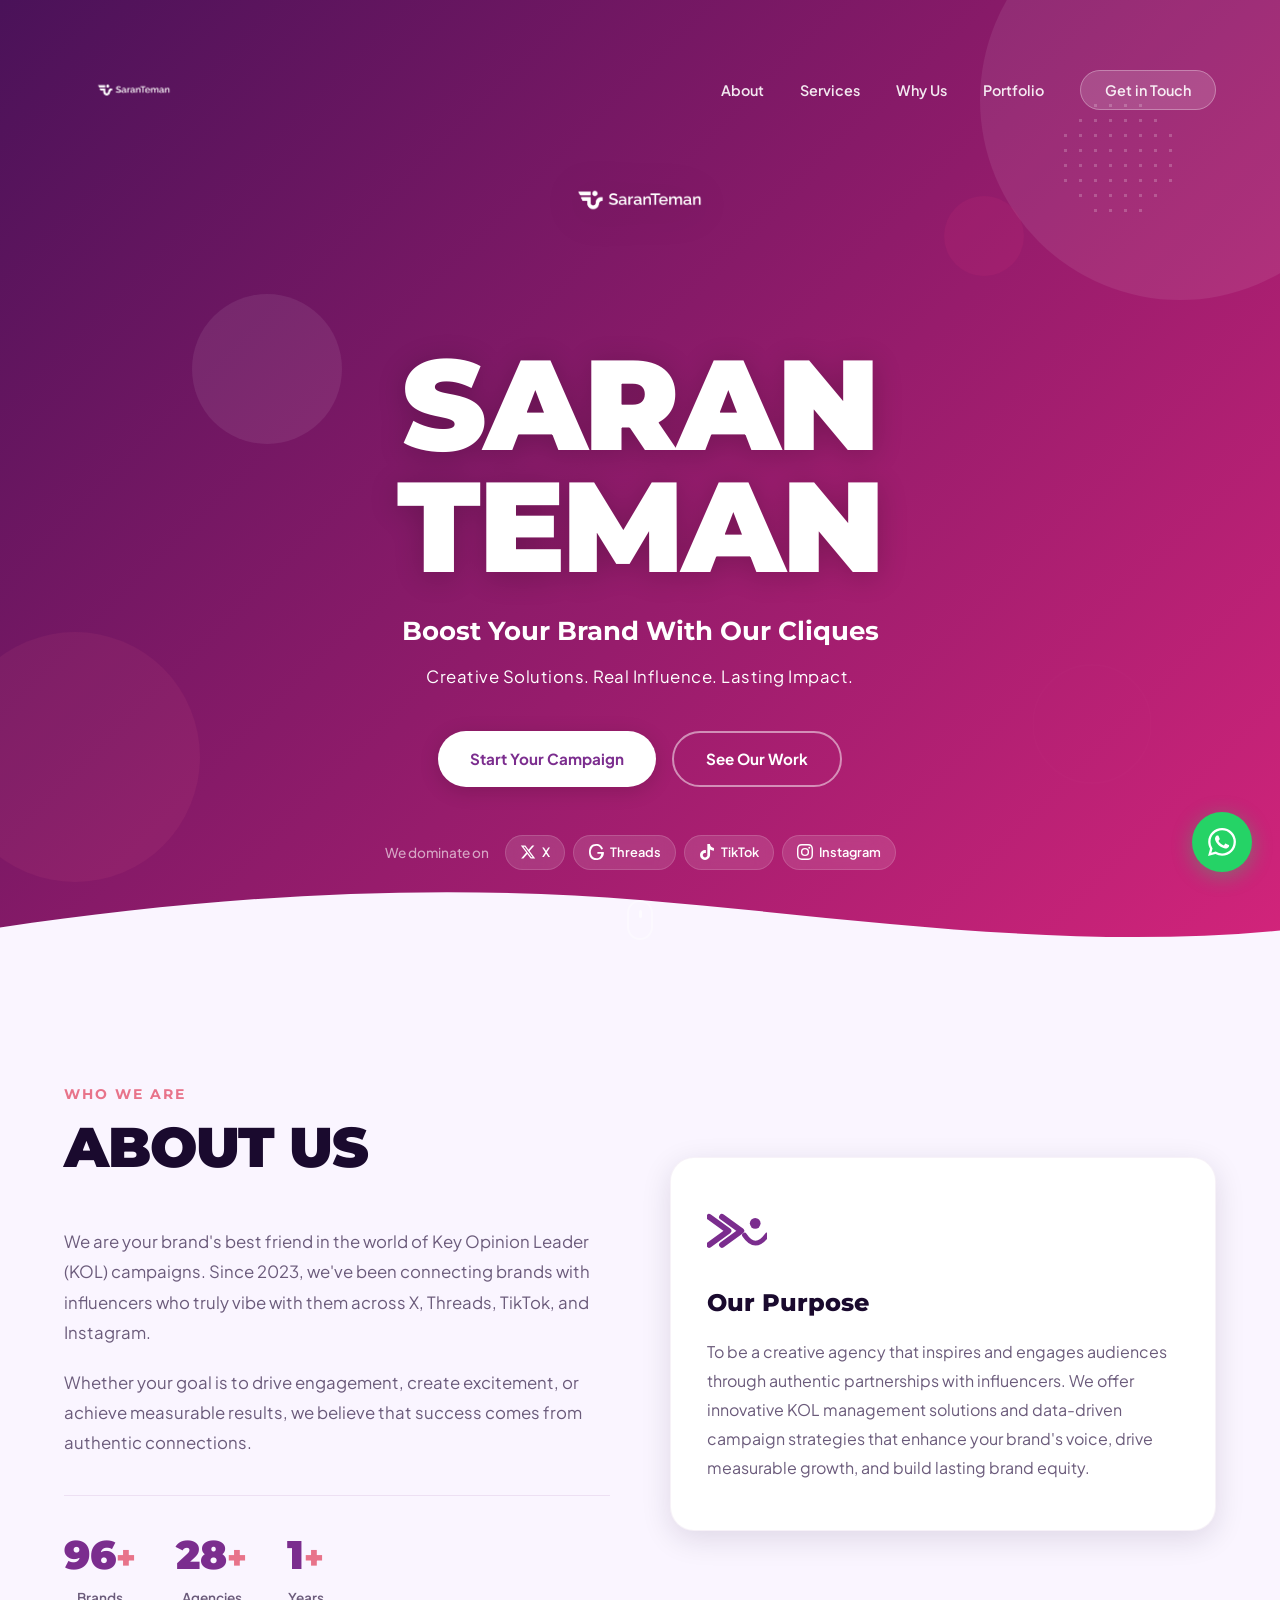
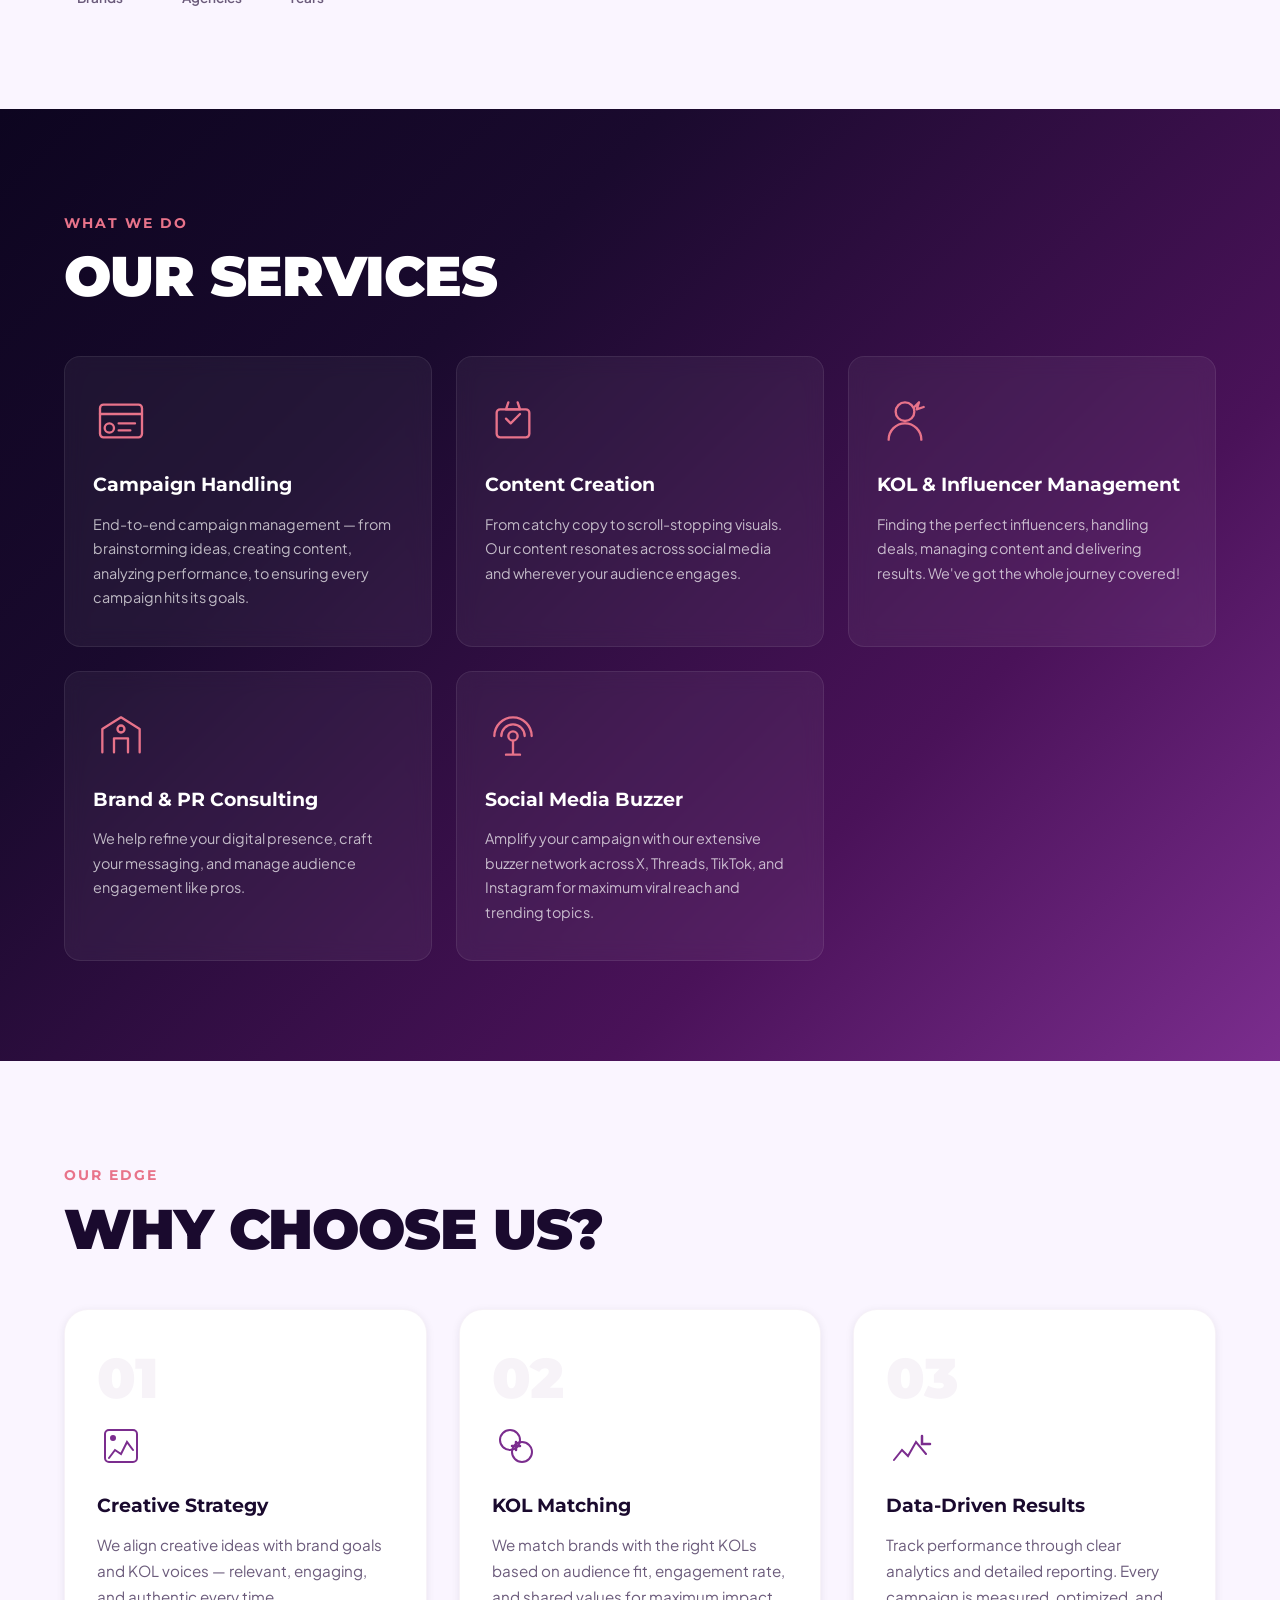
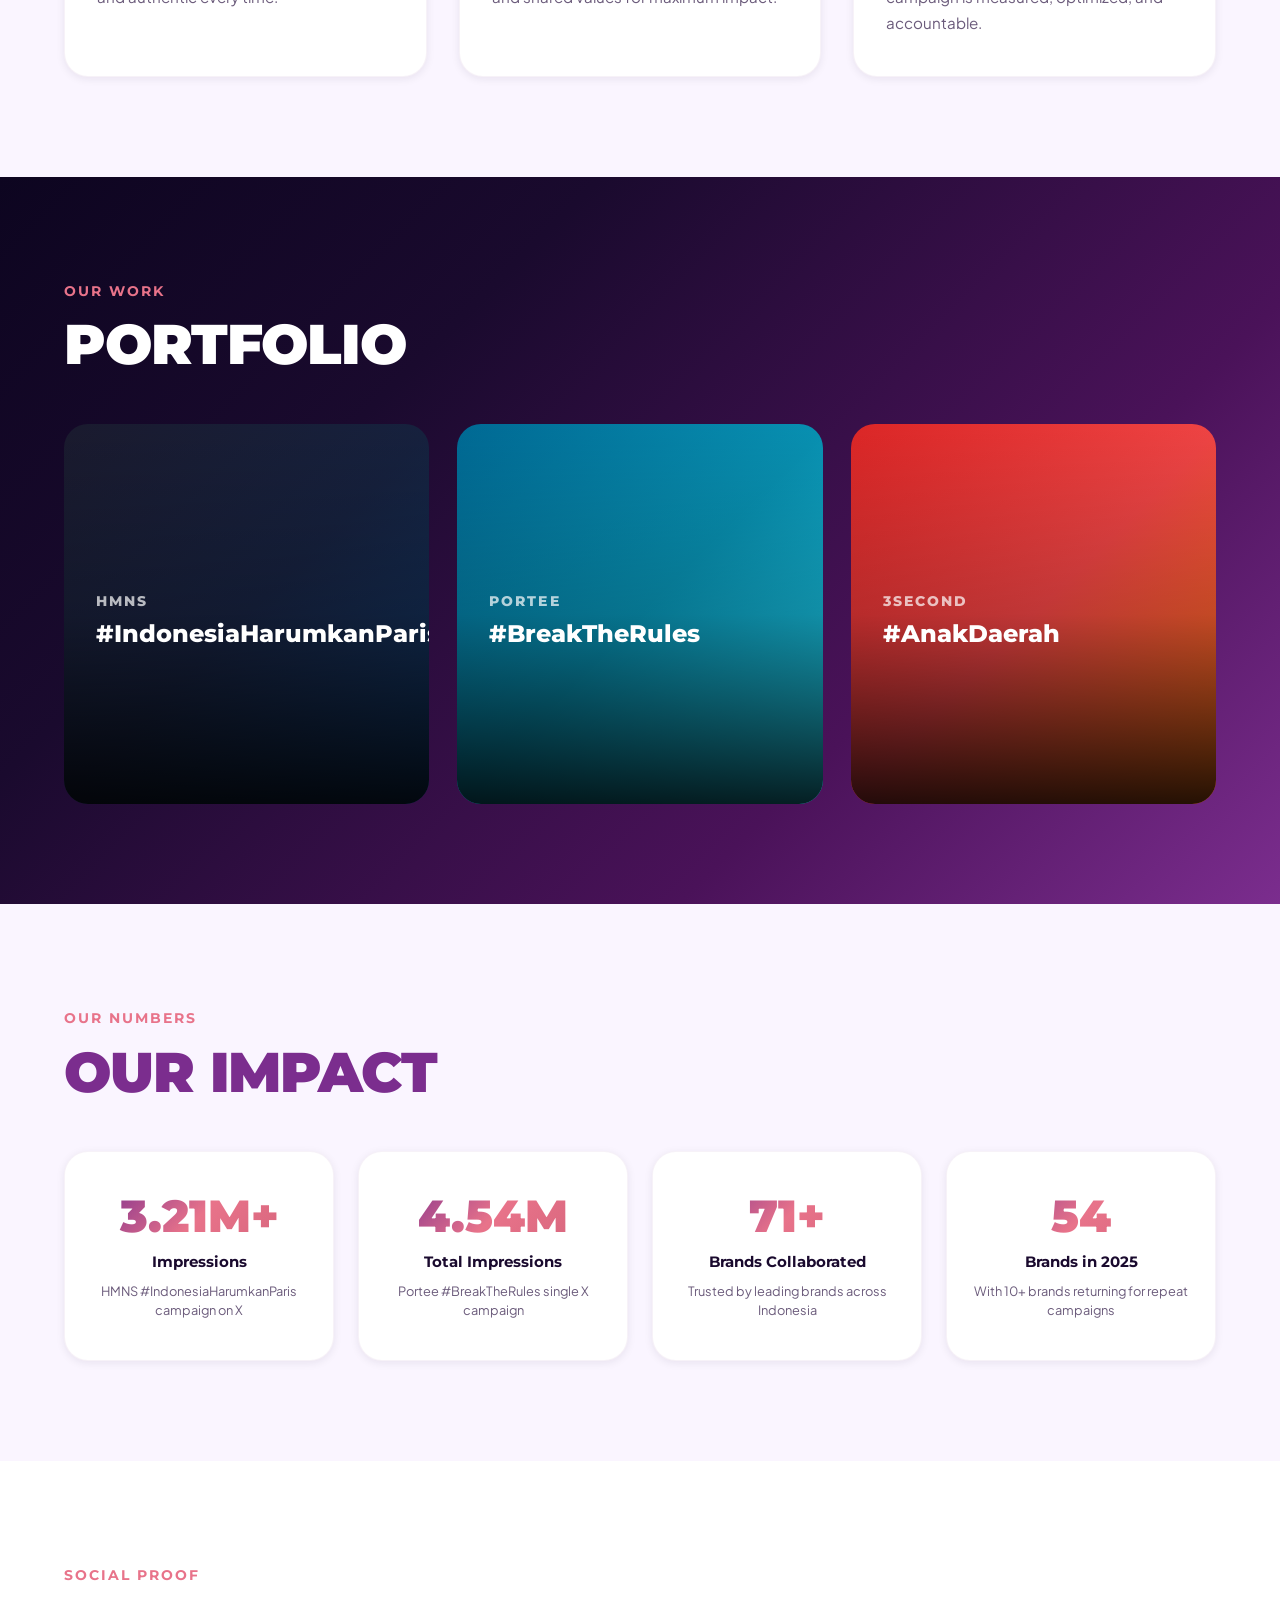
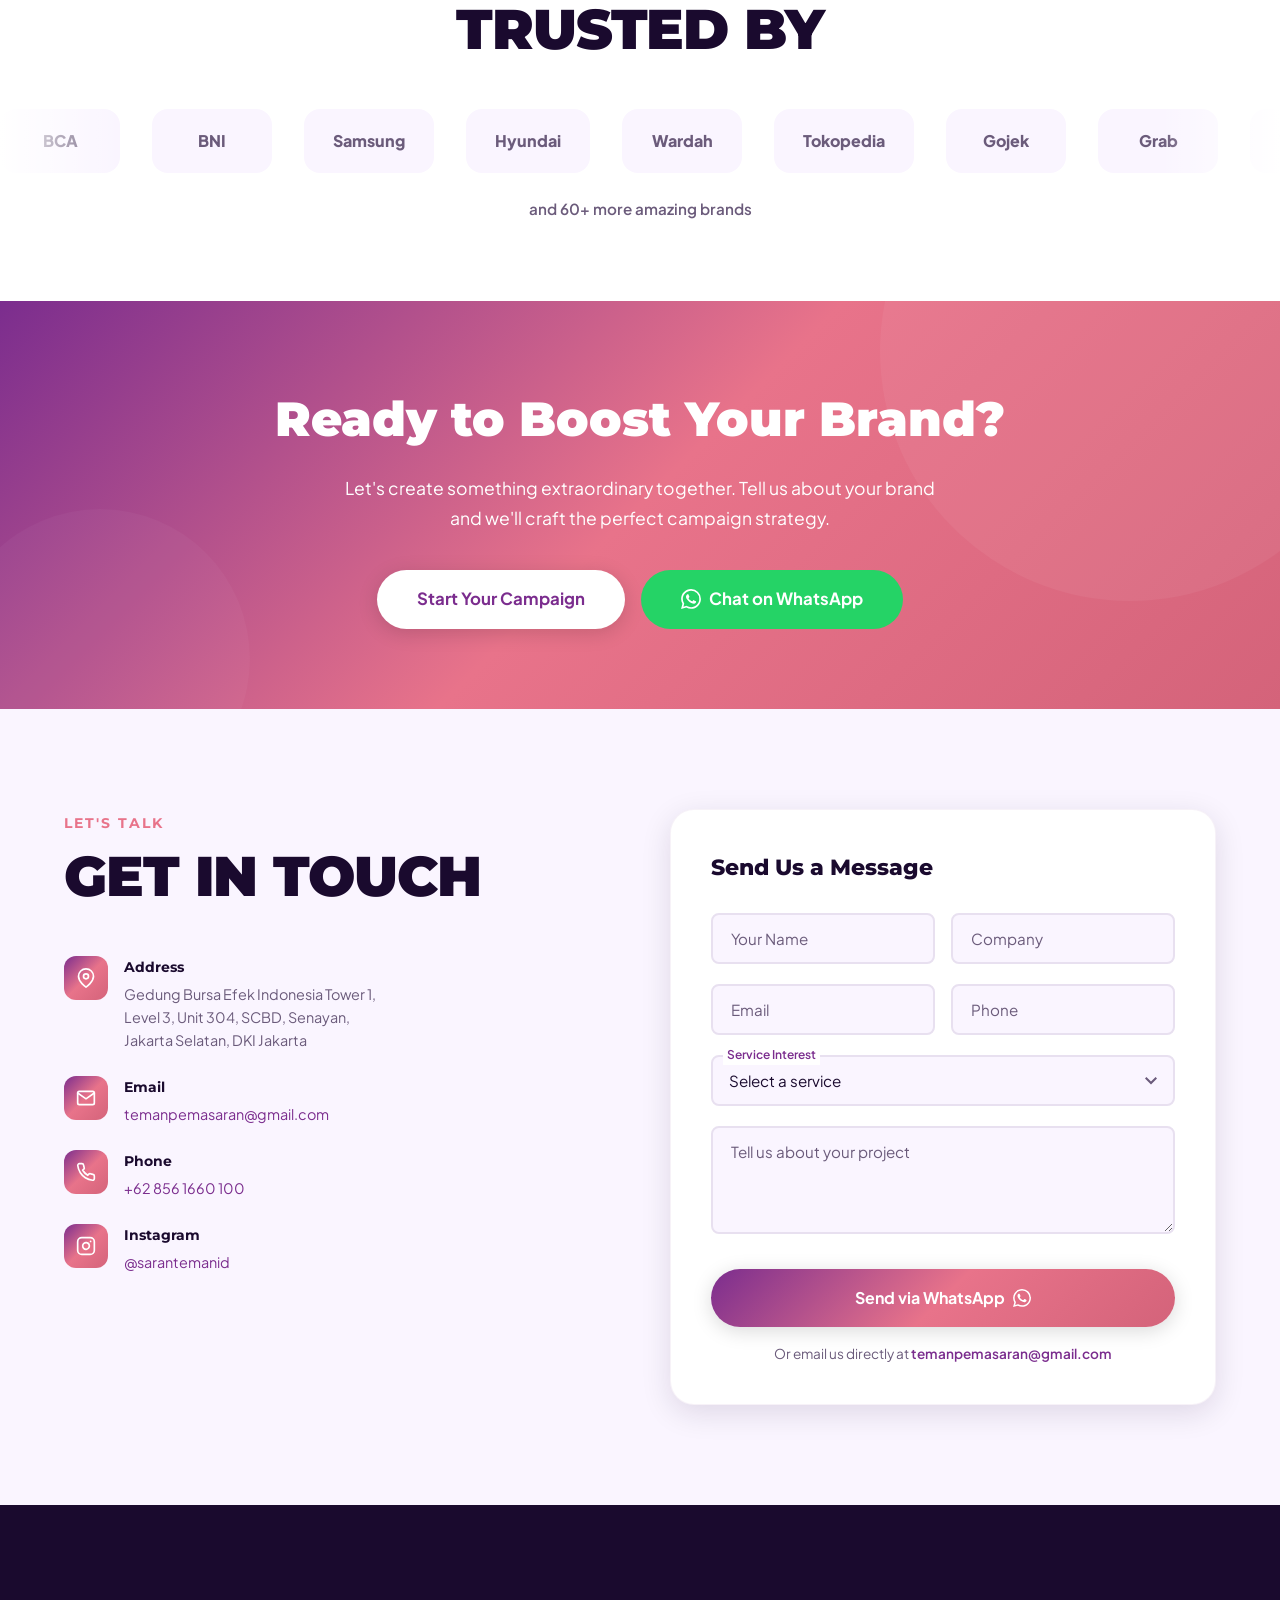
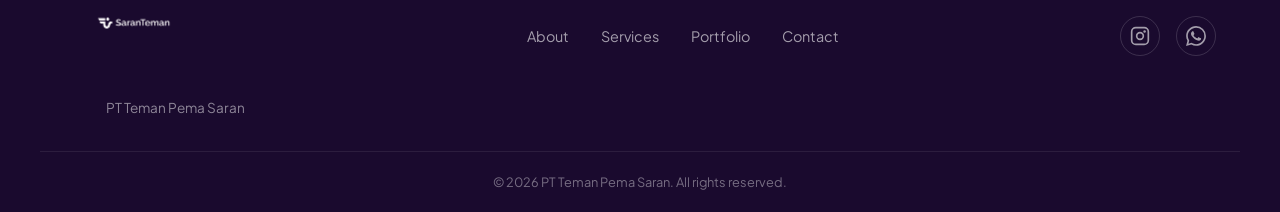
==== index.html @ ede5ed22 "Upload first files" ====
<!DOCTYPE html>
<html lang="en">
<head>
  <meta charset="UTF-8">
  <meta name="viewport" content="width=device-width, initial-scale=1.0">
  <title>Saran Teman — KOL Agency | Boost Your Brand With Our Cliques</title>
  <meta name="description" content="Saran Teman is Indonesia's leading KOL agency. We connect brands with the right influencers across X, Threads, TikTok & Instagram. 100+ brands trusted us.">
  <meta name="keywords" content="KOL agency, influencer marketing, buzzer, campaign management, social media marketing, Indonesia">
  <meta property="og:title" content="Saran Teman — KOL Agency">
  <meta property="og:description" content="Boost your brand with our cliques. Creative solutions, real influence, lasting impact.">
  <meta property="og:type" content="website">
  <meta name="theme-color" content="#7B2D8E">
  <link rel="icon" type="image/svg+xml" href="data:image/svg+xml,%3Csvg xmlns='http://www.w3.org/2000/svg' viewBox='0 0 56 40'%3E%3Cpath d='M2 5L20 18L2 31' stroke='%237B2D8E' stroke-width='5.5' stroke-linecap='round' stroke-linejoin='round'/%3E%3Cpath d='M14 5L32 18L14 31' stroke='%237B2D8E' stroke-width='5.5' stroke-linecap='round' stroke-linejoin='round'/%3E%3Ccircle cx='45' cy='11' r='5' fill='%237B2D8E'/%3E%3Cpath d='M35 22q10 15 21 0' stroke='%237B2D8E' stroke-width='4.5' fill='none' stroke-linecap='round'/%3E%3C/svg%3E">
  <link rel="preconnect" href="https://fonts.googleapis.com">
  <link rel="preconnect" href="https://fonts.gstatic.com" crossorigin>
  <link href="https://fonts.googleapis.com/css2?family=Montserrat:wght@400;500;600;700;800;900&family=Plus+Jakarta+Sans:wght@400;500;600;700&display=swap" rel="stylesheet">
  <link rel="stylesheet" href="style.css">
</head>
<body>

  <!-- Loader -->
  <div id="loader" class="loader">
    <div class="loader-content">
      <img class="loader-logo" src="logo-transparent.png" alt="Saran Teman">
      <div class="loader-text">SARAN TEMAN</div>
    </div>
  </div>

  <!-- Navbar -->
  <nav class="navbar" id="navbar">
    <div class="container navbar-inner">
      <a href="#hero" class="nav-logo">
        <img class="nav-logo-icon" src="logo-transparent.png" alt="Saran Teman">
      </a>
      <ul class="nav-links" id="navLinks">
        <li><a href="#about">About</a></li>
        <li><a href="#services">Services</a></li>
        <li><a href="#why-us">Why Us</a></li>
        <li><a href="#portfolio">Portfolio</a></li>
        <li><a href="#contact" class="nav-cta">Get in Touch</a></li>
      </ul>
      <button class="hamburger" id="hamburger" aria-label="Toggle menu">
        <span></span><span></span><span></span>
      </button>
    </div>
  </nav>

  <!-- Hero -->
  <section class="hero" id="hero">
    <div class="hero-bg">
      <div class="hero-shape shape-1"></div>
      <div class="hero-shape shape-2"></div>
      <div class="hero-shape shape-3"></div>
      <div class="hero-shape shape-4"></div>
      <div class="hero-shape shape-5"></div>
      <div class="hero-dots"></div>
      <div class="hero-wave"></div>
    </div>
    <div class="container hero-content">
      <img class="hero-logo" src="logo-transparent.png" alt="Saran Teman">
      <h1 class="hero-title">
        <span class="hero-title-line reveal-text">SARAN</span>
        <span class="hero-title-line reveal-text">TEMAN</span>
      </h1>
      <p class="hero-tagline reveal-up">Boost Your Brand With Our Cliques</p>
      <p class="hero-sub reveal-up">Creative Solutions. Real Influence. Lasting Impact.</p>
      <div class="hero-buttons reveal-up">
        <a href="#contact" class="btn btn-primary">Start Your Campaign</a>
        <a href="#portfolio" class="btn btn-outline">See Our Work</a>
      </div>
      <div class="hero-platforms reveal-up">
        <span class="platform-label">We dominate on</span>
        <div class="platform-icons">
          <span class="platform-tag">
            <svg viewBox="0 0 24 24" fill="currentColor" width="16" height="16"><path d="M18.244 2.25h3.308l-7.227 8.26 8.502 11.24H16.17l-5.214-6.817L4.99 21.75H1.68l7.73-8.835L1.254 2.25H8.08l4.713 6.231zm-1.161 17.52h1.833L7.084 4.126H5.117z"/></svg>
            X
          </span>
          <span class="platform-tag">
            <svg viewBox="0 0 24 24" fill="currentColor" width="16" height="16"><path d="M12.186 24h-.007c-3.581-.024-6.334-1.205-8.184-3.509C2.35 18.44 1.5 15.586 1.472 12.01v-.017c.03-3.579.879-6.43 2.525-8.482C5.845 1.205 8.6.024 12.18 0h.014c2.746.02 5.043.725 6.826 2.098 1.677 1.29 2.858 3.13 3.509 5.467l-2.773.793c-1.017-3.65-3.394-5.558-7.069-5.676h-.01c-2.764.02-4.905.998-6.369 2.907C4.946 7.392 4.213 9.95 4.19 12.01c.023 2.058.756 4.616 2.108 6.422 1.464 1.907 3.605 2.884 6.37 2.903h.009c2.36-.018 4.09-.637 5.293-1.895 1.08-1.13 1.737-2.69 1.953-4.633H14.07v-2.64h9.693l.015.158c.108 1.2.065 2.847-.497 4.556-.652 1.98-1.787 3.605-3.374 4.832C18.21 23.105 15.507 23.98 12.186 24z"/></svg>
            Threads
          </span>
          <span class="platform-tag">
            <svg viewBox="0 0 24 24" fill="currentColor" width="16" height="16"><path d="M12.525.02c1.31-.02 2.61-.01 3.91-.02.08 1.53.63 3.09 1.75 4.17 1.12 1.11 2.7 1.62 4.24 1.79v4.03c-1.44-.05-2.89-.35-4.2-.97-.57-.26-1.1-.59-1.62-.93-.01 2.92.01 5.84-.02 8.75-.08 1.4-.54 2.79-1.35 3.94-1.31 1.92-3.58 3.17-5.91 3.21-1.43.08-2.86-.31-4.08-1.03-2.02-1.19-3.44-3.37-3.65-5.71-.02-.5-.03-1-.01-1.49.18-1.9 1.12-3.72 2.58-4.96 1.66-1.44 3.98-2.13 6.15-1.72.02 1.48-.04 2.96-.04 4.44-.99-.32-2.15-.23-3.02.37-.63.41-1.11 1.04-1.36 1.75-.21.51-.15 1.07-.14 1.61.24 1.64 1.82 3.02 3.5 2.87 1.12-.01 2.19-.66 2.77-1.61.19-.33.4-.67.41-1.06.1-1.79.06-3.57.07-5.36.01-4.03-.01-8.05.02-12.07z"/></svg>
            TikTok
          </span>
          <span class="platform-tag">
            <svg viewBox="0 0 24 24" fill="currentColor" width="16" height="16"><path d="M12 2.163c3.204 0 3.584.012 4.85.07 3.252.148 4.771 1.691 4.919 4.919.058 1.265.069 1.645.069 4.849 0 3.205-.012 3.584-.069 4.849-.149 3.225-1.664 4.771-4.919 4.919-1.266.058-1.644.07-4.85.07-3.204 0-3.584-.012-4.849-.07-3.26-.149-4.771-1.699-4.919-4.92-.058-1.265-.07-1.644-.07-4.849 0-3.204.013-3.583.07-4.849.149-3.227 1.664-4.771 4.919-4.919 1.266-.057 1.645-.069 4.849-.069zM12 0C8.741 0 8.333.014 7.053.072 2.695.272.273 2.69.073 7.052.014 8.333 0 8.741 0 12c0 3.259.014 3.668.072 4.948.2 4.358 2.618 6.78 6.98 6.98C8.333 23.986 8.741 24 12 24c3.259 0 3.668-.014 4.948-.072 4.354-.2 6.782-2.618 6.979-6.98.059-1.28.073-1.689.073-4.948 0-3.259-.014-3.667-.072-4.947-.196-4.354-2.617-6.78-6.979-6.98C15.668.014 15.259 0 12 0zm0 5.838a6.162 6.162 0 100 12.324 6.162 6.162 0 000-12.324zM12 16a4 4 0 110-8 4 4 0 010 8zm6.406-11.845a1.44 1.44 0 100 2.881 1.44 1.44 0 000-2.881z"/></svg>
            Instagram
          </span>
        </div>
      </div>
    </div>
    <a href="#about" class="scroll-indicator" aria-label="Scroll down">
      <div class="scroll-mouse">
        <div class="scroll-wheel"></div>
      </div>
    </a>
  </section>

  <!-- About -->
  <section class="section about" id="about">
    <div class="container about-grid">
      <div class="about-text">
        <span class="section-tag reveal-up">Who We Are</span>
        <h2 class="section-title reveal-up">ABOUT US</h2>
        <p class="about-desc reveal-up">
          We are your brand's best friend in the world of Key Opinion Leader (KOL) campaigns.
          Since 2023, we've been connecting brands with influencers who truly vibe with them
          across X, Threads, TikTok, and Instagram.
        </p>
        <p class="about-desc reveal-up">
          Whether your goal is to drive engagement, create excitement, or achieve measurable
          results, we believe that success comes from authentic connections.
        </p>
        <div class="about-stats reveal-up">
          <div class="about-stat">
            <span class="about-stat-number" data-target="100">0</span><span class="about-stat-suffix">+</span>
            <span class="about-stat-label">Brands</span>
          </div>
          <div class="about-stat">
            <span class="about-stat-number" data-target="30">0</span><span class="about-stat-suffix">+</span>
            <span class="about-stat-label">Agencies</span>
          </div>
          <div class="about-stat">
            <span class="about-stat-number" data-target="2">0</span><span class="about-stat-suffix">+</span>
            <span class="about-stat-label">Years</span>
          </div>
        </div>
      </div>
      <div class="about-visual reveal-up">
        <div class="about-card">
          <div class="about-card-icon">
            <svg viewBox="0 0 56 40" fill="none">
          <path d="M2 5L20 18L2 31" stroke="currentColor" stroke-width="5.5" stroke-linecap="round" stroke-linejoin="round"/>
          <path d="M14 5L32 18L14 31" stroke="currentColor" stroke-width="5.5" stroke-linecap="round" stroke-linejoin="round"/>
          <circle cx="45" cy="11" r="5" fill="currentColor"/>
          <path d="M35 22q10 15 21 0" stroke="currentColor" stroke-width="4.5" fill="none" stroke-linecap="round"/>
            </svg>
          </div>
          <h3>Our Purpose</h3>
          <p>
            To be a creative agency that inspires and engages audiences through
            authentic partnerships with influencers. We offer innovative KOL management
            solutions and data-driven campaign strategies that enhance your brand's voice,
            drive measurable growth, and build lasting brand equity.
          </p>
        </div>
      </div>
    </div>
  </section>

  <!-- Services -->
  <section class="section services" id="services">
    <div class="container">
      <span class="section-tag reveal-up">What We Do</span>
      <h2 class="section-title light reveal-up">OUR SERVICES</h2>
      <div class="services-grid">
        <div class="service-card reveal-up" data-delay="0">
          <div class="service-icon">
            <svg viewBox="0 0 48 48" fill="none" stroke="currentColor" stroke-width="2" stroke-linecap="round" stroke-linejoin="round">
              <rect x="6" y="10" width="36" height="28" rx="3"/>
              <path d="M6 18h36"/>
              <circle cx="14" cy="30" r="4"/>
              <path d="M22 26h14M22 32h10"/>
            </svg>
          </div>
          <h3>Campaign Handling</h3>
          <p>End-to-end campaign management — from brainstorming ideas, creating content, analyzing performance, to ensuring every campaign hits its goals.</p>
        </div>
        <div class="service-card reveal-up" data-delay="100">
          <div class="service-icon">
            <svg viewBox="0 0 48 48" fill="none" stroke="currentColor" stroke-width="2" stroke-linecap="round" stroke-linejoin="round">
              <path d="M20 8l-2 6h12l-2-6"/>
              <rect x="10" y="14" width="28" height="24" rx="3"/>
              <path d="M18 22l4 4 8-8"/>
            </svg>
          </div>
          <h3>Content Creation</h3>
          <p>From catchy copy to scroll-stopping visuals. Our content resonates across social media and wherever your audience engages.</p>
        </div>
        <div class="service-card reveal-up" data-delay="200">
          <div class="service-icon">
            <svg viewBox="0 0 48 48" fill="none" stroke="currentColor" stroke-width="2" stroke-linecap="round" stroke-linejoin="round">
              <circle cx="24" cy="16" r="8"/>
              <path d="M10 40c0-7.732 6.268-14 14-14s14 6.268 14 14"/>
              <path d="M32 12l4-4M36 8l-2 6 6-2"/>
            </svg>
          </div>
          <h3>KOL & Influencer Management</h3>
          <p>Finding the perfect influencers, handling deals, managing content and delivering results. We've got the whole journey covered!</p>
        </div>
        <div class="service-card reveal-up" data-delay="300">
          <div class="service-icon">
            <svg viewBox="0 0 48 48" fill="none" stroke="currentColor" stroke-width="2" stroke-linecap="round" stroke-linejoin="round">
              <path d="M8 38V18l16-10 16 10v20"/>
              <path d="M18 38V26h12v12"/>
              <circle cx="24" cy="18" r="3"/>
            </svg>
          </div>
          <h3>Brand & PR Consulting</h3>
          <p>We help refine your digital presence, craft your messaging, and manage audience engagement like pros.</p>
        </div>
        <div class="service-card reveal-up" data-delay="400">
          <div class="service-icon">
            <svg viewBox="0 0 48 48" fill="none" stroke="currentColor" stroke-width="2" stroke-linecap="round" stroke-linejoin="round">
              <path d="M8 24c0-8.837 7.163-16 16-16s16 7.163 16 16"/>
              <path d="M14 24c0-5.523 4.477-10 10-10s10 4.477 10 10"/>
              <circle cx="24" cy="24" r="4"/>
              <path d="M24 28v12M18 40h12"/>
            </svg>
          </div>
          <h3>Social Media Buzzer</h3>
          <p>Amplify your campaign with our extensive buzzer network across X, Threads, TikTok, and Instagram for maximum viral reach and trending topics.</p>
        </div>
      </div>
    </div>
  </section>

  <!-- Why Us -->
  <section class="section why-us" id="why-us">
    <div class="container">
      <span class="section-tag reveal-up">Our Edge</span>
      <h2 class="section-title reveal-up">WHY CHOOSE US?</h2>
      <div class="why-grid">
        <div class="why-card reveal-up" data-delay="0">
          <div class="why-number">01</div>
          <div class="why-icon">
            <svg viewBox="0 0 48 48" fill="none" stroke="currentColor" stroke-width="2" stroke-linecap="round">
              <path d="M12 36l6-8 6 4 6-12 6 8"/>
              <rect x="8" y="8" width="32" height="32" rx="4"/>
              <circle cx="16" cy="16" r="2" fill="currentColor"/>
            </svg>
          </div>
          <h3>Creative Strategy</h3>
          <p>We align creative ideas with brand goals and KOL voices — relevant, engaging, and authentic every time.</p>
        </div>
        <div class="why-card reveal-up" data-delay="150">
          <div class="why-number">02</div>
          <div class="why-icon">
            <svg viewBox="0 0 48 48" fill="none" stroke="currentColor" stroke-width="2" stroke-linecap="round">
              <circle cx="18" cy="18" r="10"/>
              <circle cx="30" cy="30" r="10"/>
              <path d="M24 20v8M20 24h8" stroke-width="2.5"/>
            </svg>
          </div>
          <h3>KOL Matching</h3>
          <p>We match brands with the right KOLs based on audience fit, engagement rate, and shared values for maximum impact.</p>
        </div>
        <div class="why-card reveal-up" data-delay="300">
          <div class="why-number">03</div>
          <div class="why-icon">
            <svg viewBox="0 0 48 48" fill="none" stroke="currentColor" stroke-width="2" stroke-linecap="round">
              <path d="M8 38l8-10 6 6 8-14 10 12"/>
              <path d="M36 14v8h8" stroke-width="2.5"/>
            </svg>
          </div>
          <h3>Data-Driven Results</h3>
          <p>Track performance through clear analytics and detailed reporting. Every campaign is measured, optimized, and accountable.</p>
        </div>
      </div>
    </div>
  </section>

  <!-- Portfolio -->
  <section class="section portfolio" id="portfolio">
    <div class="container">
      <span class="section-tag reveal-up">Our Work</span>
      <h2 class="section-title light reveal-up">PORTFOLIO</h2>
      <div class="portfolio-grid">
        <div class="portfolio-card reveal-up" data-delay="0">
          <div class="portfolio-bg portfolio-bg-1"></div>
          <div class="portfolio-brand-logo">
            <img src="https://logo.clearbit.com/hmns.id" alt="HMNS" loading="lazy" onerror="this.style.display='none'">
          </div>
          <div class="portfolio-overlay">
            <span class="portfolio-brand">HMNS</span>
            <h3 class="portfolio-campaign">#IndonesiaHarumkanParis</h3>
            <div class="portfolio-stat">
              <span class="portfolio-stat-number">4.51M</span>
              <span class="portfolio-stat-label">Impressions on X</span>
            </div>
            <span class="portfolio-tag">Trending Topic</span>
          </div>
        </div>
        <div class="portfolio-card reveal-up" data-delay="150">
          <div class="portfolio-bg portfolio-bg-2"></div>
          <div class="portfolio-brand-logo">
            <img src="https://logo.clearbit.com/portee.id" alt="Portee" loading="lazy" onerror="this.style.display='none'">
          </div>
          <div class="portfolio-overlay">
            <span class="portfolio-brand">Portee</span>
            <h3 class="portfolio-campaign">#BreakTheRules</h3>
            <div class="portfolio-stat">
              <span class="portfolio-stat-number">6.37M</span>
              <span class="portfolio-stat-label">Total Impressions</span>
            </div>
            <span class="portfolio-tag">Viral Campaign</span>
          </div>
        </div>
        <div class="portfolio-card reveal-up" data-delay="300">
          <div class="portfolio-bg portfolio-bg-3"></div>
          <div class="portfolio-brand-logo">
            <img src="https://logo.clearbit.com/3second.id" alt="3Second" loading="lazy" onerror="this.style.display='none'">
          </div>
          <div class="portfolio-overlay">
            <span class="portfolio-brand">3Second</span>
            <h3 class="portfolio-campaign">#AnakDaerah</h3>
            <div class="portfolio-stat">
              <span class="portfolio-stat-number">Nationwide</span>
              <span class="portfolio-stat-label">Brand Awareness</span>
            </div>
            <span class="portfolio-tag">Regional Campaign</span>
          </div>
        </div>
      </div>
    </div>
  </section>

  <!-- Impact -->
  <section class="section impact" id="impact">
    <div class="container">
      <span class="section-tag reveal-up">Our Numbers</span>
      <h2 class="section-title reveal-up" style="color: var(--primary);">OUR IMPACT</h2>
      <div class="impact-grid">
        <div class="impact-card reveal-up" data-delay="0">
          <div class="impact-number" data-target="4.51" data-suffix="M+" data-decimal="true">0</div>
          <div class="impact-label">Impressions</div>
          <div class="impact-desc">HMNS #IndonesiaHarumkanParis campaign on X</div>
        </div>
        <div class="impact-card reveal-up" data-delay="100">
          <div class="impact-number" data-target="6.37" data-suffix="M" data-decimal="true">0</div>
          <div class="impact-label">Total Impressions</div>
          <div class="impact-desc">Portee #BreakTheRules single X campaign</div>
        </div>
        <div class="impact-card reveal-up" data-delay="200">
          <div class="impact-number" data-target="100" data-suffix="+">0</div>
          <div class="impact-label">Brands Collaborated</div>
          <div class="impact-desc">Trusted by leading brands across Indonesia</div>
        </div>
        <div class="impact-card reveal-up" data-delay="300">
          <div class="impact-number" data-target="76" data-suffix="">0</div>
          <div class="impact-label">Brands in 2025</div>
          <div class="impact-desc">With 10+ brands returning for repeat campaigns</div>
        </div>
      </div>
    </div>
  </section>

  <!-- Clients -->
  <section class="section clients" id="clients">
    <div class="container">
      <span class="section-tag reveal-up">Social Proof</span>
      <h2 class="section-title reveal-up">TRUSTED BY</h2>
    </div>
    <div class="clients-marquee">
      <div class="marquee-track">
        <div class="client-item"><img src="https://logo.clearbit.com/bca.co.id" alt="BCA" loading="lazy" onerror="this.outerHTML='<span style=\'font-weight:800;color:var(--text-muted)\'>BCA</span>'"></div>
        <div class="client-item"><img src="https://logo.clearbit.com/bni.co.id" alt="BNI" loading="lazy" onerror="this.outerHTML='<span style=\'font-weight:800;color:var(--text-muted)\'>BNI</span>'"></div>
        <div class="client-item"><img src="https://logo.clearbit.com/samsung.com" alt="Samsung" loading="lazy" onerror="this.outerHTML='<span style=\'font-weight:800;color:var(--text-muted)\'>Samsung</span>'"></div>
        <div class="client-item"><img src="https://logo.clearbit.com/hyundai.com" alt="Hyundai" loading="lazy" onerror="this.outerHTML='<span style=\'font-weight:800;color:var(--text-muted)\'>Hyundai</span>'"></div>
        <div class="client-item"><img src="https://logo.clearbit.com/wardahbeauty.com" alt="Wardah" loading="lazy" onerror="this.outerHTML='<span style=\'font-weight:800;color:var(--text-muted)\'>Wardah</span>'"></div>
        <div class="client-item"><img src="https://logo.clearbit.com/tokopedia.com" alt="Tokopedia" loading="lazy" onerror="this.outerHTML='<span style=\'font-weight:800;color:var(--text-muted)\'>Tokopedia</span>'"></div>
        <div class="client-item"><img src="https://logo.clearbit.com/gojek.com" alt="Gojek" loading="lazy" onerror="this.outerHTML='<span style=\'font-weight:800;color:var(--text-muted)\'>Gojek</span>'"></div>
        <div class="client-item"><img src="https://logo.clearbit.com/grab.com" alt="Grab" loading="lazy" onerror="this.outerHTML='<span style=\'font-weight:800;color:var(--text-muted)\'>Grab</span>'"></div>
        <div class="client-item"><img src="https://logo.clearbit.com/traveloka.com" alt="Traveloka" loading="lazy" onerror="this.outerHTML='<span style=\'font-weight:800;color:var(--text-muted)\'>Traveloka</span>'"></div>
        <div class="client-item"><img src="https://logo.clearbit.com/shopee.co.id" alt="Shopee" loading="lazy" onerror="this.outerHTML='<span style=\'font-weight:800;color:var(--text-muted)\'>Shopee</span>'"></div>
        <div class="client-item"><img src="https://logo.clearbit.com/allianz.co.id" alt="Allianz" loading="lazy" onerror="this.outerHTML='<span style=\'font-weight:800;color:var(--text-muted)\'>Allianz</span>'"></div>
        <div class="client-item"><img src="https://logo.clearbit.com/ovo.id" alt="OVO" loading="lazy" onerror="this.outerHTML='<span style=\'font-weight:800;color:var(--text-muted)\'>OVO</span>'"></div>
        <div class="client-item"><img src="https://logo.clearbit.com/indofood.com" alt="Indofood" loading="lazy" onerror="this.outerHTML='<span style=\'font-weight:800;color:var(--text-muted)\'>Indofood</span>'"></div>
        <div class="client-item"><img src="https://logo.clearbit.com/uniqlo.com" alt="Uniqlo" loading="lazy" onerror="this.outerHTML='<span style=\'font-weight:800;color:var(--text-muted)\'>Uniqlo</span>'"></div>
        <div class="client-item"><img src="https://logo.clearbit.com/newbalance.com" alt="New Balance" loading="lazy" onerror="this.outerHTML='<span style=\'font-weight:800;color:var(--text-muted)\'>New Balance</span>'"></div>
        <!-- Duplicate for seamless loop -->
        <div class="client-item"><img src="https://logo.clearbit.com/bca.co.id" alt="BCA" loading="lazy" onerror="this.outerHTML='<span style=\'font-weight:800;color:var(--text-muted)\'>BCA</span>'"></div>
        <div class="client-item"><img src="https://logo.clearbit.com/bni.co.id" alt="BNI" loading="lazy" onerror="this.outerHTML='<span style=\'font-weight:800;color:var(--text-muted)\'>BNI</span>'"></div>
        <div class="client-item"><img src="https://logo.clearbit.com/samsung.com" alt="Samsung" loading="lazy" onerror="this.outerHTML='<span style=\'font-weight:800;color:var(--text-muted)\'>Samsung</span>'"></div>
        <div class="client-item"><img src="https://logo.clearbit.com/hyundai.com" alt="Hyundai" loading="lazy" onerror="this.outerHTML='<span style=\'font-weight:800;color:var(--text-muted)\'>Hyundai</span>'"></div>
        <div class="client-item"><img src="https://logo.clearbit.com/wardahbeauty.com" alt="Wardah" loading="lazy" onerror="this.outerHTML='<span style=\'font-weight:800;color:var(--text-muted)\'>Wardah</span>'"></div>
        <div class="client-item"><img src="https://logo.clearbit.com/tokopedia.com" alt="Tokopedia" loading="lazy" onerror="this.outerHTML='<span style=\'font-weight:800;color:var(--text-muted)\'>Tokopedia</span>'"></div>
        <div class="client-item"><img src="https://logo.clearbit.com/gojek.com" alt="Gojek" loading="lazy" onerror="this.outerHTML='<span style=\'font-weight:800;color:var(--text-muted)\'>Gojek</span>'"></div>
        <div class="client-item"><img src="https://logo.clearbit.com/grab.com" alt="Grab" loading="lazy" onerror="this.outerHTML='<span style=\'font-weight:800;color:var(--text-muted)\'>Grab</span>'"></div>
        <div class="client-item"><img src="https://logo.clearbit.com/traveloka.com" alt="Traveloka" loading="lazy" onerror="this.outerHTML='<span style=\'font-weight:800;color:var(--text-muted)\'>Traveloka</span>'"></div>
        <div class="client-item"><img src="https://logo.clearbit.com/shopee.co.id" alt="Shopee" loading="lazy" onerror="this.outerHTML='<span style=\'font-weight:800;color:var(--text-muted)\'>Shopee</span>'"></div>
        <div class="client-item"><img src="https://logo.clearbit.com/allianz.co.id" alt="Allianz" loading="lazy" onerror="this.outerHTML='<span style=\'font-weight:800;color:var(--text-muted)\'>Allianz</span>'"></div>
        <div class="client-item"><img src="https://logo.clearbit.com/ovo.id" alt="OVO" loading="lazy" onerror="this.outerHTML='<span style=\'font-weight:800;color:var(--text-muted)\'>OVO</span>'"></div>
        <div class="client-item"><img src="https://logo.clearbit.com/indofood.com" alt="Indofood" loading="lazy" onerror="this.outerHTML='<span style=\'font-weight:800;color:var(--text-muted)\'>Indofood</span>'"></div>
        <div class="client-item"><img src="https://logo.clearbit.com/uniqlo.com" alt="Uniqlo" loading="lazy" onerror="this.outerHTML='<span style=\'font-weight:800;color:var(--text-muted)\'>Uniqlo</span>'"></div>
        <div class="client-item"><img src="https://logo.clearbit.com/newbalance.com" alt="New Balance" loading="lazy" onerror="this.outerHTML='<span style=\'font-weight:800;color:var(--text-muted)\'>New Balance</span>'"></div>
      </div>
    </div>
    <p class="clients-more reveal-up">and 60+ more amazing brands</p>
  </section>

  <!-- CTA -->
  <section class="section cta" id="cta">
    <div class="container cta-content">
      <h2 class="cta-title reveal-up">Ready to Boost Your Brand?</h2>
      <p class="cta-desc reveal-up">Let's create something extraordinary together. Tell us about your brand and we'll craft the perfect campaign strategy.</p>
      <div class="cta-buttons reveal-up">
        <a href="#contact" class="btn btn-primary btn-lg">Start Your Campaign</a>
        <a href="https://wa.me/628561660100?text=Hi%20Saran%20Teman!%20I'm%20interested%20in%20your%20KOL%20services." class="btn btn-whatsapp btn-lg" target="_blank" rel="noopener">
          <svg viewBox="0 0 24 24" fill="currentColor" width="20" height="20"><path d="M17.472 14.382c-.297-.149-1.758-.867-2.03-.967-.273-.099-.471-.148-.67.15-.197.297-.767.966-.94 1.164-.173.199-.347.223-.644.075-.297-.15-1.255-.463-2.39-1.475-.883-.788-1.48-1.761-1.653-2.059-.173-.297-.018-.458.13-.606.134-.133.298-.347.446-.52.149-.174.198-.298.298-.497.099-.198.05-.371-.025-.52-.075-.149-.669-1.612-.916-2.207-.242-.579-.487-.5-.669-.51-.173-.008-.371-.01-.57-.01-.198 0-.52.074-.792.372-.272.297-1.04 1.016-1.04 2.479 0 1.462 1.065 2.875 1.213 3.074.149.198 2.096 3.2 5.077 4.487.709.306 1.262.489 1.694.625.712.227 1.36.195 1.871.118.571-.085 1.758-.719 2.006-1.413.248-.694.248-1.289.173-1.413-.074-.124-.272-.198-.57-.347m-5.421 7.403h-.004a9.87 9.87 0 01-5.031-1.378l-.361-.214-3.741.982.998-3.648-.235-.374a9.86 9.86 0 01-1.51-5.26c.001-5.45 4.436-9.884 9.888-9.884 2.64 0 5.122 1.03 6.988 2.898a9.825 9.825 0 012.893 6.994c-.003 5.45-4.437 9.884-9.885 9.884m8.413-18.297A11.815 11.815 0 0012.05 0C5.495 0 .16 5.335.157 11.892c0 2.096.547 4.142 1.588 5.945L.057 24l6.305-1.654a11.882 11.882 0 005.683 1.448h.005c6.554 0 11.89-5.335 11.893-11.893a11.821 11.821 0 00-3.48-8.413z"/></svg>
          Chat on WhatsApp
        </a>
      </div>
    </div>
  </section>

  <!-- Contact -->
  <section class="section contact" id="contact">
    <div class="container contact-grid">
      <div class="contact-info">
        <span class="section-tag reveal-up">Let's Talk</span>
        <h2 class="section-title reveal-up">GET IN TOUCH</h2>
        <div class="contact-items">
          <div class="contact-item reveal-up">
            <div class="contact-icon">
              <svg viewBox="0 0 24 24" fill="none" stroke="currentColor" stroke-width="2" stroke-linecap="round"><path d="M21 10c0 7-9 13-9 13s-9-6-9-13a9 9 0 0118 0z"/><circle cx="12" cy="10" r="3"/></svg>
            </div>
            <div>
              <strong>Address</strong>
              <p>Gedung Bursa Efek Indonesia Tower 1,<br>Level 3, Unit 304, SCBD, Senayan,<br>Jakarta Selatan, DKI Jakarta</p>
            </div>
          </div>
          <div class="contact-item reveal-up">
            <div class="contact-icon">
              <svg viewBox="0 0 24 24" fill="none" stroke="currentColor" stroke-width="2" stroke-linecap="round"><path d="M4 4h16c1.1 0 2 .9 2 2v12c0 1.1-.9 2-2 2H4c-1.1 0-2-.9-2-2V6c0-1.1.9-2 2-2z"/><path d="M22 6l-10 7L2 6"/></svg>
            </div>
            <div>
              <strong>Email</strong>
              <p><a href="mailto:temanpemasaran@gmail.com">temanpemasaran@gmail.com</a></p>
            </div>
          </div>
          <div class="contact-item reveal-up">
            <div class="contact-icon">
              <svg viewBox="0 0 24 24" fill="none" stroke="currentColor" stroke-width="2" stroke-linecap="round"><path d="M22 16.92v3a2 2 0 01-2.18 2 19.79 19.79 0 01-8.63-3.07 19.5 19.5 0 01-6-6 19.79 19.79 0 01-3.07-8.67A2 2 0 014.11 2h3a2 2 0 012 1.72 12.84 12.84 0 00.7 2.81 2 2 0 01-.45 2.11L8.09 9.91a16 16 0 006 6l1.27-1.27a2 2 0 012.11-.45 12.84 12.84 0 002.81.7A2 2 0 0122 16.92z"/></svg>
            </div>
            <div>
              <strong>Phone</strong>
              <p><a href="tel:+628561660100">+62 856 1660 100</a></p>
            </div>
          </div>
          <div class="contact-item reveal-up">
            <div class="contact-icon">
              <svg viewBox="0 0 24 24" fill="none" stroke="currentColor" stroke-width="2" stroke-linecap="round"><rect x="2" y="2" width="20" height="20" rx="5"/><path d="M16 11.37A4 4 0 1112.63 8 4 4 0 0116 11.37z"/><path d="M17.5 6.5h.01"/></svg>
            </div>
            <div>
              <strong>Instagram</strong>
              <p><a href="https://instagram.com/sarantemanid" target="_blank" rel="noopener">@sarantemanid</a></p>
            </div>
          </div>
        </div>
      </div>
      <div class="contact-form-wrap reveal-up">
        <form id="contactForm" class="contact-form">
          <h3>Send Us a Message</h3>
          <div class="form-row">
            <div class="form-group">
              <input type="text" id="formName" name="name" required placeholder=" ">
              <label for="formName">Your Name</label>
            </div>
            <div class="form-group">
              <input type="text" id="formCompany" name="company" placeholder=" ">
              <label for="formCompany">Company</label>
            </div>
          </div>
          <div class="form-row">
            <div class="form-group">
              <input type="email" id="formEmail" name="email" required placeholder=" ">
              <label for="formEmail">Email</label>
            </div>
            <div class="form-group">
              <input type="tel" id="formPhone" name="phone" placeholder=" ">
              <label for="formPhone">Phone</label>
            </div>
          </div>
          <div class="form-group">
            <select id="formService" name="service" required>
              <option value="" disabled selected>Select a service</option>
              <option value="KOL Management">KOL & Influencer Management</option>
              <option value="Campaign Handling">Campaign Handling</option>
              <option value="Content Creation">Content Creation</option>
              <option value="Social Media Buzzer">Social Media Buzzer</option>
              <option value="Brand & PR Consulting">Brand & PR Consulting</option>
              <option value="Other">Other</option>
            </select>
            <label for="formService" class="select-label">Service Interest</label>
          </div>
          <div class="form-group">
            <textarea id="formMessage" name="message" rows="4" required placeholder=" "></textarea>
            <label for="formMessage">Tell us about your project</label>
          </div>
          <button type="submit" class="btn btn-primary btn-full">
            <span>Send via WhatsApp</span>
            <svg viewBox="0 0 24 24" fill="currentColor" width="18" height="18"><path d="M17.472 14.382c-.297-.149-1.758-.867-2.03-.967-.273-.099-.471-.148-.67.15-.197.297-.767.966-.94 1.164-.173.199-.347.223-.644.075-.297-.15-1.255-.463-2.39-1.475-.883-.788-1.48-1.761-1.653-2.059-.173-.297-.018-.458.13-.606.134-.133.298-.347.446-.52.149-.174.198-.298.298-.497.099-.198.05-.371-.025-.52-.075-.149-.669-1.612-.916-2.207-.242-.579-.487-.5-.669-.51-.173-.008-.371-.01-.57-.01-.198 0-.52.074-.792.372-.272.297-1.04 1.016-1.04 2.479 0 1.462 1.065 2.875 1.213 3.074.149.198 2.096 3.2 5.077 4.487.709.306 1.262.489 1.694.625.712.227 1.36.195 1.871.118.571-.085 1.758-.719 2.006-1.413.248-.694.248-1.289.173-1.413-.074-.124-.272-.198-.57-.347m-5.421 7.403h-.004a9.87 9.87 0 01-5.031-1.378l-.361-.214-3.741.982.998-3.648-.235-.374a9.86 9.86 0 01-1.51-5.26c.001-5.45 4.436-9.884 9.888-9.884 2.64 0 5.122 1.03 6.988 2.898a9.825 9.825 0 012.893 6.994c-.003 5.45-4.437 9.884-9.885 9.884m8.413-18.297A11.815 11.815 0 0012.05 0C5.495 0 .16 5.335.157 11.892c0 2.096.547 4.142 1.588 5.945L.057 24l6.305-1.654a11.882 11.882 0 005.683 1.448h.005c6.554 0 11.89-5.335 11.893-11.893a11.821 11.821 0 00-3.48-8.413z"/></svg>
          </button>
          <p class="form-alt">Or email us directly at <a href="mailto:temanpemasaran@gmail.com">temanpemasaran@gmail.com</a></p>
        </form>
      </div>
    </div>
  </section>

  <!-- Footer -->
  <footer class="footer">
    <div class="container footer-inner">
      <div class="footer-brand">
        <a href="#hero" class="nav-logo">
          <img class="nav-logo-icon" src="logo-transparent.png" alt="Saran Teman">
        </a>
        <p>PT Teman Pema Saran</p>
      </div>
      <div class="footer-links">
        <a href="#about">About</a>
        <a href="#services">Services</a>
        <a href="#portfolio">Portfolio</a>
        <a href="#contact">Contact</a>
      </div>
      <div class="footer-social">
        <a href="https://instagram.com/sarantemanid" target="_blank" rel="noopener" aria-label="Instagram">
          <svg viewBox="0 0 24 24" fill="currentColor" width="20" height="20"><rect x="2" y="2" width="20" height="20" rx="5" fill="none" stroke="currentColor" stroke-width="2"/><circle cx="12" cy="12" r="4" fill="none" stroke="currentColor" stroke-width="2"/><circle cx="17.5" cy="6.5" r="1.5"/></svg>
        </a>
        <a href="https://wa.me/628561660100" target="_blank" rel="noopener" aria-label="WhatsApp">
          <svg viewBox="0 0 24 24" fill="currentColor" width="20" height="20"><path d="M17.472 14.382c-.297-.149-1.758-.867-2.03-.967-.273-.099-.471-.148-.67.15-.197.297-.767.966-.94 1.164-.173.199-.347.223-.644.075-.297-.15-1.255-.463-2.39-1.475-.883-.788-1.48-1.761-1.653-2.059-.173-.297-.018-.458.13-.606.134-.133.298-.347.446-.52.149-.174.198-.298.298-.497.099-.198.05-.371-.025-.52-.075-.149-.669-1.612-.916-2.207-.242-.579-.487-.5-.669-.51-.173-.008-.371-.01-.57-.01-.198 0-.52.074-.792.372-.272.297-1.04 1.016-1.04 2.479 0 1.462 1.065 2.875 1.213 3.074.149.198 2.096 3.2 5.077 4.487.709.306 1.262.489 1.694.625.712.227 1.36.195 1.871.118.571-.085 1.758-.719 2.006-1.413.248-.694.248-1.289.173-1.413-.074-.124-.272-.198-.57-.347m-5.421 7.403h-.004a9.87 9.87 0 01-5.031-1.378l-.361-.214-3.741.982.998-3.648-.235-.374a9.86 9.86 0 01-1.51-5.26c.001-5.45 4.436-9.884 9.888-9.884 2.64 0 5.122 1.03 6.988 2.898a9.825 9.825 0 012.893 6.994c-.003 5.45-4.437 9.884-9.885 9.884m8.413-18.297A11.815 11.815 0 0012.05 0C5.495 0 .16 5.335.157 11.892c0 2.096.547 4.142 1.588 5.945L.057 24l6.305-1.654a11.882 11.882 0 005.683 1.448h.005c6.554 0 11.89-5.335 11.893-11.893a11.821 11.821 0 00-3.48-8.413z"/></svg>
        </a>
      </div>
    </div>
    <div class="footer-bottom">
      <p>&copy; 2026 PT Teman Pema Saran. All rights reserved.</p>
    </div>
  </footer>

  <!-- Floating WhatsApp Button -->
  <a href="https://wa.me/628561660100?text=Hi%20Saran%20Teman!%20I'm%20interested%20in%20your%20KOL%20services." class="whatsapp-fab" target="_blank" rel="noopener" aria-label="Chat on WhatsApp">
    <svg viewBox="0 0 24 24" fill="currentColor" width="28" height="28"><path d="M17.472 14.382c-.297-.149-1.758-.867-2.03-.967-.273-.099-.471-.148-.67.15-.197.297-.767.966-.94 1.164-.173.199-.347.223-.644.075-.297-.15-1.255-.463-2.39-1.475-.883-.788-1.48-1.761-1.653-2.059-.173-.297-.018-.458.13-.606.134-.133.298-.347.446-.52.149-.174.198-.298.298-.497.099-.198.05-.371-.025-.52-.075-.149-.669-1.612-.916-2.207-.242-.579-.487-.5-.669-.51-.173-.008-.371-.01-.57-.01-.198 0-.52.074-.792.372-.272.297-1.04 1.016-1.04 2.479 0 1.462 1.065 2.875 1.213 3.074.149.198 2.096 3.2 5.077 4.487.709.306 1.262.489 1.694.625.712.227 1.36.195 1.871.118.571-.085 1.758-.719 2.006-1.413.248-.694.248-1.289.173-1.413-.074-.124-.272-.198-.57-.347m-5.421 7.403h-.004a9.87 9.87 0 01-5.031-1.378l-.361-.214-3.741.982.998-3.648-.235-.374a9.86 9.86 0 01-1.51-5.26c.001-5.45 4.436-9.884 9.888-9.884 2.64 0 5.122 1.03 6.988 2.898a9.825 9.825 0 012.893 6.994c-.003 5.45-4.437 9.884-9.885 9.884m8.413-18.297A11.815 11.815 0 0012.05 0C5.495 0 .16 5.335.157 11.892c0 2.096.547 4.142 1.588 5.945L.057 24l6.305-1.654a11.882 11.882 0 005.683 1.448h.005c6.554 0 11.89-5.335 11.893-11.893a11.821 11.821 0 00-3.48-8.413z"/></svg>
  </a>

  <!-- Back to Top -->
  <button class="back-to-top" id="backToTop" aria-label="Back to top">
    <svg viewBox="0 0 24 24" fill="none" stroke="currentColor" stroke-width="2.5" stroke-linecap="round" width="20" height="20"><path d="M18 15l-6-6-6 6"/></svg>
  </button>

  <script src="script.js"></script>
</body>
</html>
---- style.css ----
/* ========================================
   SARAN TEMAN — Company Profile Website
   Color palette from brand guidelines
   ======================================== */

:root {
  --primary: #7B2D8E;
  --primary-dark: #5A1D6B;
  --primary-deeper: #1A0A2E;
  --accent-pink: #E8738A;
  --accent-hot: #FF4081;
  --accent-magenta: #D4247B;
  --bg-light: #FAF5FF;
  --bg-white: #FFFFFF;
  --text-dark: #1A0A2E;
  --text-muted: #6B5B7B;
  --text-white: #FFFFFF;
  --gradient-main: linear-gradient(135deg, #7B2D8E 0%, #E8738A 50%, #D4637A 100%);
  --gradient-dark: linear-gradient(135deg, #0D0520 0%, #1A0A2E 30%, #4A1259 70%, #7B2D8E 100%);
  --gradient-card: linear-gradient(135deg, rgba(123,45,142,0.08) 0%, rgba(232,115,138,0.08) 100%);
  --shadow-sm: 0 2px 8px rgba(26,10,46,0.08);
  --shadow-md: 0 8px 30px rgba(26,10,46,0.12);
  --shadow-lg: 0 20px 60px rgba(26,10,46,0.15);
  --shadow-glow: 0 0 40px rgba(123,45,142,0.3);
  --radius-sm: 8px;
  --radius-md: 16px;
  --radius-lg: 24px;
  --radius-xl: 32px;
  --font-display: 'Montserrat', sans-serif;
  --font-body: 'Plus Jakarta Sans', sans-serif;
  --transition: 0.3s cubic-bezier(0.4, 0, 0.2, 1);
}

/* Reset */
*, *::before, *::after { box-sizing: border-box; margin: 0; padding: 0; }

html {
  scroll-behavior: smooth;
  scroll-padding-top: 80px;
}

body {
  font-family: var(--font-body);
  color: var(--text-dark);
  background: var(--bg-white);
  line-height: 1.6;
  overflow-x: hidden;
  -webkit-font-smoothing: antialiased;
}

a { color: inherit; text-decoration: none; }
img { max-width: 100%; display: block; }
button { cursor: pointer; border: none; background: none; font: inherit; }
ul { list-style: none; }

.container {
  max-width: 1200px;
  margin: 0 auto;
  padding: 0 24px;
}

.section {
  padding: 100px 0;
  position: relative;
}

/* ========================================
   LOADER
   ======================================== */
.loader {
  position: fixed;
  inset: 0;
  z-index: 9999;
  background: var(--gradient-main);
  display: flex;
  align-items: center;
  justify-content: center;
  transition: opacity 0.6s, visibility 0.6s;
}

.loader.hidden {
  opacity: 0;
  visibility: hidden;
  pointer-events: none;
}

.loader-content { text-align: center; }

.loader-logo {
  width: 220px;
  height: auto;
  object-fit: contain;
  animation: loaderPulse 1.2s ease-in-out infinite;
}

.loader-text {
  font-family: var(--font-display);
  font-weight: 900;
  font-size: 1.5rem;
  color: white;
  letter-spacing: 0.15em;
  margin-top: 16px;
  opacity: 0;
  animation: loaderFadeIn 0.6s 0.3s forwards;
}

@keyframes loaderPulse {
  0%, 100% { transform: scale(1); opacity: 1; }
  50% { transform: scale(1.15); opacity: 0.7; }
}

@keyframes loaderFadeIn {
  to { opacity: 1; }
}

/* ========================================
   NAVBAR
   ======================================== */
.navbar {
  position: fixed;
  top: 0;
  left: 0;
  right: 0;
  z-index: 1000;
  padding: 20px 0;
  transition: background 0.4s, padding 0.4s, box-shadow 0.4s;
}

.navbar.scrolled {
  background: rgba(255,255,255,0.95);
  backdrop-filter: blur(20px);
  -webkit-backdrop-filter: blur(20px);
  padding: 12px 0;
  box-shadow: var(--shadow-sm);
}

.navbar.scrolled .nav-logo,
.navbar.scrolled .nav-links a { color: var(--text-dark); }
.navbar.scrolled .nav-logo-icon { filter: brightness(0) saturate(100%) invert(22%) sepia(57%) saturate(1234%) hue-rotate(265deg) brightness(89%) contrast(105%); }
.navbar.scrolled .nav-cta {
  background: var(--gradient-main) !important;
  color: white !important;
}
.navbar.scrolled .hamburger span { background: var(--text-dark); }

.navbar-inner {
  display: flex;
  align-items: center;
  justify-content: space-between;
}

.nav-logo {
  display: flex;
  align-items: center;
  gap: 10px;
  font-family: var(--font-display);
  font-weight: 800;
  font-size: 1.25rem;
  color: white;
  z-index: 1001;
}

.nav-logo-icon {
  width: 140px;
  height: auto;
  object-fit: contain;
  transition: opacity var(--transition);
}

.nav-links {
  display: flex;
  align-items: center;
  gap: 36px;
}

.nav-links a {
  font-weight: 600;
  font-size: 0.9rem;
  color: rgba(255,255,255,0.9);
  transition: color var(--transition);
  position: relative;
}

.nav-links a:not(.nav-cta)::after {
  content: '';
  position: absolute;
  bottom: -4px;
  left: 0;
  width: 0;
  height: 2px;
  background: var(--accent-pink);
  transition: width var(--transition);
}

.nav-links a:not(.nav-cta):hover::after { width: 100%; }

.nav-cta {
  background: rgba(255,255,255,0.15) !important;
  backdrop-filter: blur(10px);
  padding: 10px 24px !important;
  border-radius: 50px;
  border: 1px solid rgba(255,255,255,0.3);
  transition: all var(--transition) !important;
}

.nav-cta:hover {
  background: rgba(255,255,255,0.25) !important;
  transform: translateY(-2px);
}

/* Hamburger */
.hamburger {
  display: none;
  flex-direction: column;
  gap: 5px;
  z-index: 1001;
  padding: 4px;
}

.hamburger span {
  display: block;
  width: 24px;
  height: 2px;
  background: white;
  transition: all var(--transition);
  border-radius: 2px;
}

.hamburger.active span:nth-child(1) { transform: rotate(45deg) translate(5px, 5px); }
.hamburger.active span:nth-child(2) { opacity: 0; }
.hamburger.active span:nth-child(3) { transform: rotate(-45deg) translate(5px, -5px); }

/* ========================================
   HERO
   ======================================== */
.hero {
  min-height: 100vh;
  display: flex;
  align-items: center;
  justify-content: center;
  position: relative;
  overflow: hidden;
  text-align: center;
  color: white;
}

.hero-bg {
  position: absolute;
  inset: 0;
  background: linear-gradient(-45deg, #1A0A2E, #7B2D8E, #E8738A, #D4247B, #4A1259);
  background-size: 400% 400%;
  animation: heroGradient 15s ease infinite;
}

@keyframes heroGradient {
  0% { background-position: 0% 50%; }
  25% { background-position: 50% 100%; }
  50% { background-position: 100% 50%; }
  75% { background-position: 50% 0%; }
  100% { background-position: 0% 50%; }
}

.hero-shape {
  position: absolute;
  border-radius: 50%;
  opacity: 0.08;
}

.shape-1 {
  width: 400px;
  height: 400px;
  background: white;
  top: -100px;
  right: -100px;
  animation: floatShape 8s ease-in-out infinite;
}

.shape-2 {
  width: 250px;
  height: 250px;
  background: var(--accent-pink);
  bottom: 10%;
  left: -50px;
  animation: floatShape 10s ease-in-out infinite reverse;
}

.shape-3 {
  width: 150px;
  height: 150px;
  background: white;
  top: 30%;
  left: 15%;
  animation: floatShape 7s ease-in-out infinite 1s;
}

.shape-4 {
  width: 80px;
  height: 80px;
  background: var(--accent-hot);
  top: 20%;
  right: 20%;
  animation: floatShape 6s ease-in-out infinite 0.5s;
}

.shape-5 {
  width: 120px;
  height: 120px;
  border: 2px solid rgba(255,255,255,0.1);
  bottom: 20%;
  right: 10%;
  animation: floatShape 9s ease-in-out infinite 2s;
}

@keyframes floatShape {
  0%, 100% { transform: translate(0, 0) rotate(0deg); }
  25% { transform: translate(15px, -25px) rotate(5deg); }
  50% { transform: translate(-10px, -40px) rotate(-3deg); }
  75% { transform: translate(20px, -15px) rotate(4deg); }
}

.hero-dots {
  position: absolute;
  top: 10%;
  right: 8%;
  width: 120px;
  height: 120px;
  background-image: radial-gradient(circle, rgba(255,255,255,0.2) 1.5px, transparent 1.5px);
  background-size: 15px 15px;
  border-radius: 50%;
  animation: floatShape 12s ease-in-out infinite;
}

.hero-wave {
  position: absolute;
  bottom: 0;
  left: 0;
  right: 0;
  height: 120px;
  background: url("data:image/svg+xml,%3Csvg xmlns='http://www.w3.org/2000/svg' viewBox='0 0 1440 120'%3E%3Cpath fill='%23FAF5FF' d='M0 80c240-40 480-60 720-40s480 60 720 20v60H0z'/%3E%3C/svg%3E") no-repeat bottom;
  background-size: cover;
}

.hero-content {
  position: relative;
  z-index: 2;
  padding-top: 80px;
  padding-bottom: 110px;
}

.hero-logo {
  width: 240px;
  height: auto;
  object-fit: contain;
  margin: 0 auto 24px;
  animation: heroLogoIn 1s 0.5s both;
  filter: drop-shadow(0 4px 20px rgba(0,0,0,0.2));
}

@keyframes heroLogoIn {
  from { opacity: 0; transform: translateY(-30px) scale(0.5); }
  to { opacity: 1; transform: translateY(0) scale(1); }
}

.hero-title {
  font-family: var(--font-display);
  font-weight: 900;
  font-size: clamp(3.5rem, 12vw, 8rem);
  line-height: 0.95;
  letter-spacing: -0.02em;
  margin-bottom: 24px;
  text-shadow: 0 4px 30px rgba(0,0,0,0.2);
}

.hero-title-line {
  display: block;
}

.hero-tagline {
  font-family: var(--font-display);
  font-weight: 700;
  font-size: clamp(1.1rem, 3vw, 1.6rem);
  margin-bottom: 12px;
  opacity: 0.95;
}

.hero-sub {
  font-size: 1.05rem;
  opacity: 0.75;
  font-weight: 400;
  margin-bottom: 40px;
  letter-spacing: 0.03em;
}

.hero-buttons {
  display: flex;
  gap: 16px;
  justify-content: center;
  flex-wrap: wrap;
  margin-bottom: 48px;
}

.hero-platforms {
  display: flex;
  align-items: center;
  justify-content: center;
  gap: 16px;
  flex-wrap: wrap;
}

.platform-label {
  font-size: 0.85rem;
  opacity: 0.6;
  font-weight: 500;
}

.platform-icons {
  display: flex;
  gap: 8px;
  flex-wrap: wrap;
  justify-content: center;
}

.platform-tag {
  display: inline-flex;
  align-items: center;
  gap: 6px;
  padding: 6px 14px;
  background: rgba(255,255,255,0.12);
  backdrop-filter: blur(10px);
  border-radius: 50px;
  font-size: 0.8rem;
  font-weight: 600;
  border: 1px solid rgba(255,255,255,0.15);
  transition: all var(--transition);
}

.platform-tag:hover {
  background: rgba(255,255,255,0.2);
  transform: translateY(-2px);
}

/* Scroll indicator */
.scroll-indicator {
  position: absolute;
  bottom: 40px;
  left: 50%;
  transform: translateX(-50%);
  z-index: 3;
  animation: scrollBounce 2s ease-in-out infinite;
}

.scroll-mouse {
  width: 26px;
  height: 40px;
  border: 2px solid rgba(255,255,255,0.4);
  border-radius: 13px;
  display: flex;
  justify-content: center;
  padding-top: 8px;
}

.scroll-wheel {
  width: 3px;
  height: 8px;
  background: rgba(255,255,255,0.6);
  border-radius: 3px;
  animation: scrollWheel 1.5s ease-in-out infinite;
}

@keyframes scrollBounce {
  0%, 100% { transform: translateX(-50%) translateY(0); }
  50% { transform: translateX(-50%) translateY(8px); }
}

@keyframes scrollWheel {
  0% { opacity: 1; transform: translateY(0); }
  100% { opacity: 0; transform: translateY(12px); }
}

/* ========================================
   BUTTONS
   ======================================== */
.btn {
  display: inline-flex;
  align-items: center;
  gap: 8px;
  padding: 14px 32px;
  border-radius: 50px;
  font-family: var(--font-body);
  font-weight: 700;
  font-size: 0.95rem;
  transition: all var(--transition);
  position: relative;
  overflow: hidden;
}

.btn::before {
  content: '';
  position: absolute;
  inset: 0;
  background: rgba(255,255,255,0.15);
  transform: translateX(-100%);
  transition: transform 0.5s;
}

.btn:hover::before { transform: translateX(0); }

.btn-primary {
  background: white;
  color: var(--primary);
  box-shadow: 0 4px 20px rgba(0,0,0,0.15);
}

.btn-primary:hover {
  transform: translateY(-3px);
  box-shadow: 0 8px 30px rgba(0,0,0,0.2);
}

.btn-outline {
  border: 2px solid rgba(255,255,255,0.5);
  color: white;
}

.btn-outline:hover {
  background: rgba(255,255,255,0.1);
  border-color: white;
  transform: translateY(-3px);
}

.btn-whatsapp {
  background: #25D366;
  color: white;
}

.btn-whatsapp:hover {
  background: #1fba59;
  transform: translateY(-3px);
  box-shadow: 0 8px 30px rgba(37,211,102,0.3);
}

.btn-lg {
  padding: 16px 40px;
  font-size: 1.05rem;
}

.btn-full {
  width: 100%;
  justify-content: center;
}

/* ========================================
   SECTION COMMON
   ======================================== */
.section-tag {
  display: inline-block;
  font-family: var(--font-display);
  font-weight: 700;
  font-size: 0.85rem;
  letter-spacing: 0.15em;
  text-transform: uppercase;
  color: var(--accent-pink);
  margin-bottom: 12px;
}

.section-title {
  font-family: var(--font-display);
  font-weight: 900;
  font-size: clamp(2.2rem, 5vw, 3.5rem);
  line-height: 1.1;
  color: var(--text-dark);
  margin-bottom: 48px;
  letter-spacing: -0.02em;
}

.section-title.light { color: var(--text-white); }

/* ========================================
   ABOUT
   ======================================== */
.about {
  background: var(--bg-light);
}

.about-grid {
  display: grid;
  grid-template-columns: 1fr 1fr;
  gap: 60px;
  align-items: center;
}

.about-desc {
  font-size: 1.05rem;
  color: var(--text-muted);
  margin-bottom: 20px;
  line-height: 1.8;
}

.about-stats {
  display: flex;
  gap: 40px;
  margin-top: 36px;
  padding-top: 36px;
  border-top: 1px solid rgba(123,45,142,0.1);
}

.about-stat { text-align: center; }

.about-stat-number {
  font-family: var(--font-display);
  font-weight: 900;
  font-size: 2.5rem;
  color: var(--primary);
  line-height: 1;
}

.about-stat-suffix {
  font-family: var(--font-display);
  font-weight: 900;
  font-size: 2rem;
  color: var(--accent-pink);
}

.about-stat-label {
  display: block;
  font-size: 0.85rem;
  color: var(--text-muted);
  font-weight: 600;
  margin-top: 4px;
}

.about-visual { perspective: 1000px; }

.about-card {
  background: white;
  border-radius: var(--radius-lg);
  padding: 48px 36px;
  box-shadow: var(--shadow-md);
  border: 1px solid rgba(123,45,142,0.06);
  transition: transform 0.6s, box-shadow 0.6s;
  transform-style: preserve-3d;
}

.about-card:hover {
  transform: translateY(-8px) rotateX(2deg);
  box-shadow: var(--shadow-lg);
}

.about-card-icon {
  width: 60px;
  height: 54px;
  color: var(--primary);
  margin-bottom: 24px;
}

.about-card-icon svg { width: 100%; height: 100%; }

.about-card h3 {
  font-family: var(--font-display);
  font-weight: 800;
  font-size: 1.5rem;
  margin-bottom: 16px;
  color: var(--text-dark);
}

.about-card p {
  color: var(--text-muted);
  line-height: 1.8;
}

/* ========================================
   SERVICES
   ======================================== */
.services {
  background: var(--gradient-dark);
  color: white;
}

.services-grid {
  display: grid;
  grid-template-columns: repeat(3, 1fr);
  gap: 24px;
}

.service-card {
  background: rgba(255,255,255,0.05);
  backdrop-filter: blur(10px);
  border: 1px solid rgba(255,255,255,0.08);
  border-radius: var(--radius-md);
  padding: 36px 28px;
  transition: all 0.5s cubic-bezier(0.4, 0, 0.2, 1);
  position: relative;
  overflow: hidden;
}

.service-card::before {
  content: '';
  position: absolute;
  inset: 0;
  background: var(--gradient-main);
  opacity: 0;
  transition: opacity 0.5s;
  z-index: 0;
}

.service-card:hover {
  transform: translateY(-8px);
  border-color: rgba(255,255,255,0.2);
  box-shadow: var(--shadow-glow);
}

.service-card:hover::before { opacity: 0.15; }

.service-card > * { position: relative; z-index: 1; }

.service-icon {
  width: 56px;
  height: 56px;
  margin-bottom: 20px;
  color: var(--accent-pink);
  transition: color var(--transition), transform var(--transition);
}

.service-card:hover .service-icon {
  color: white;
  transform: scale(1.1);
}

.service-icon svg { width: 100%; height: 100%; }

.service-card h3 {
  font-family: var(--font-display);
  font-weight: 700;
  font-size: 1.2rem;
  margin-bottom: 12px;
}

.service-card p {
  font-size: 0.9rem;
  opacity: 0.7;
  line-height: 1.7;
}

.service-card:hover p { opacity: 0.9; }

/* ========================================
   WHY US
   ======================================== */
.why-us {
  background: var(--bg-light);
}

.why-grid {
  display: grid;
  grid-template-columns: repeat(3, 1fr);
  gap: 32px;
}

.why-card {
  background: white;
  border-radius: var(--radius-lg);
  padding: 40px 32px;
  box-shadow: var(--shadow-sm);
  border: 1px solid rgba(123,45,142,0.06);
  transition: all 0.5s;
  position: relative;
  overflow: hidden;
}

.why-card::after {
  content: '';
  position: absolute;
  bottom: 0;
  left: 0;
  right: 0;
  height: 4px;
  background: var(--gradient-main);
  transform: scaleX(0);
  transition: transform 0.5s;
}

.why-card:hover {
  transform: translateY(-8px);
  box-shadow: var(--shadow-md);
}

.why-card:hover::after { transform: scaleX(1); }

.why-number {
  font-family: var(--font-display);
  font-weight: 900;
  font-size: 3.5rem;
  color: rgba(123,45,142,0.06);
  line-height: 1;
  margin-bottom: 16px;
  transition: color var(--transition);
}

.why-card:hover .why-number { color: rgba(123,45,142,0.12); }

.why-icon {
  width: 48px;
  height: 48px;
  color: var(--primary);
  margin-bottom: 20px;
}

.why-icon svg { width: 100%; height: 100%; }

.why-card h3 {
  font-family: var(--font-display);
  font-weight: 700;
  font-size: 1.2rem;
  margin-bottom: 12px;
  color: var(--text-dark);
}

.why-card p {
  color: var(--text-muted);
  line-height: 1.7;
  font-size: 0.95rem;
}

/* ========================================
   PORTFOLIO
   ======================================== */
.portfolio {
  background: var(--gradient-dark);
  color: white;
}

.portfolio-grid {
  display: grid;
  grid-template-columns: repeat(3, 1fr);
  gap: 28px;
}

.portfolio-card {
  position: relative;
  border-radius: var(--radius-lg);
  overflow: hidden;
  height: 380px;
  cursor: pointer;
  transition: transform 0.5s;
}

.portfolio-card:hover { transform: translateY(-8px); }

.portfolio-bg {
  position: absolute;
  inset: 0;
  transition: transform 0.8s;
}

.portfolio-card:hover .portfolio-bg { transform: scale(1.08); }

.portfolio-bg-1 {
  background: linear-gradient(135deg, #1a1a2e 0%, #16213e 50%, #0f3460 100%);
}

.portfolio-bg-2 {
  background: linear-gradient(135deg, #006994 0%, #0891b2 50%, #22d3ee 100%);
}

.portfolio-bg-3 {
  background: linear-gradient(135deg, #dc2626 0%, #ef4444 50%, #f97316 100%);
}

.portfolio-brand-logo {
  position: absolute;
  inset: 0;
  display: flex;
  align-items: center;
  justify-content: center;
  z-index: 1;
}

.portfolio-brand-logo img {
  max-width: 55%;
  max-height: 45%;
  object-fit: contain;
  filter: brightness(0) invert(1) opacity(0.25);
  transition: opacity 0.4s;
}

.portfolio-card:hover .portfolio-brand-logo img {
  opacity: 0.4;
}

.portfolio-overlay {
  position: absolute;
  inset: 0;
  background: linear-gradient(to top, rgba(0,0,0,0.85) 0%, rgba(0,0,0,0.2) 50%, transparent 100%);
  display: flex;
  flex-direction: column;
  justify-content: flex-end;
  padding: 32px;
  transition: background 0.5s;
}

.portfolio-card:hover .portfolio-overlay {
  background: linear-gradient(to top, rgba(0,0,0,0.9) 0%, rgba(0,0,0,0.4) 60%, rgba(0,0,0,0.1) 100%);
}

.portfolio-brand {
  font-family: var(--font-display);
  font-weight: 800;
  font-size: 0.85rem;
  letter-spacing: 0.15em;
  text-transform: uppercase;
  opacity: 0.7;
  margin-bottom: 8px;
}

.portfolio-campaign {
  font-family: var(--font-display);
  font-weight: 800;
  font-size: 1.5rem;
  margin-bottom: 16px;
  line-height: 1.2;
}

.portfolio-stat {
  margin-bottom: 12px;
  transform: translateY(10px);
  opacity: 0;
  transition: all 0.5s 0.1s;
}

.portfolio-card:hover .portfolio-stat {
  transform: translateY(0);
  opacity: 1;
}

.portfolio-stat-number {
  font-family: var(--font-display);
  font-weight: 900;
  font-size: 1.8rem;
  color: var(--accent-pink);
}

.portfolio-stat-label {
  font-size: 0.85rem;
  opacity: 0.7;
  display: block;
}

.portfolio-tag {
  display: inline-block;
  padding: 4px 14px;
  background: var(--accent-pink);
  border-radius: 50px;
  font-size: 0.75rem;
  font-weight: 700;
  text-transform: uppercase;
  letter-spacing: 0.05em;
  width: fit-content;
  transform: translateY(10px);
  opacity: 0;
  transition: all 0.5s 0.2s;
}

.portfolio-card:hover .portfolio-tag {
  transform: translateY(0);
  opacity: 1;
}

/* ========================================
   IMPACT
   ======================================== */
.impact {
  background: var(--bg-light);
}

.impact-grid {
  display: grid;
  grid-template-columns: repeat(4, 1fr);
  gap: 24px;
}

.impact-card {
  text-align: center;
  padding: 40px 24px;
  background: white;
  border-radius: var(--radius-lg);
  box-shadow: var(--shadow-sm);
  border: 1px solid rgba(123,45,142,0.06);
  transition: all 0.5s;
}

.impact-card:hover {
  transform: translateY(-6px);
  box-shadow: var(--shadow-md);
}

.impact-number {
  font-family: var(--font-display);
  font-weight: 900;
  font-size: 2.8rem;
  background: var(--gradient-main);
  -webkit-background-clip: text;
  -webkit-text-fill-color: transparent;
  background-clip: text;
  line-height: 1.1;
  margin-bottom: 8px;
}

.impact-label {
  font-family: var(--font-display);
  font-weight: 700;
  font-size: 0.95rem;
  color: var(--text-dark);
  margin-bottom: 8px;
}

.impact-desc {
  font-size: 0.8rem;
  color: var(--text-muted);
  line-height: 1.5;
}

/* ========================================
   CLIENTS
   ======================================== */
.clients {
  background: white;
  padding-bottom: 80px;
}

.clients .section-tag,
.clients .section-title {
  text-align: center;
}

.clients-marquee {
  overflow: hidden;
  margin: 40px 0 24px;
  position: relative;
}

.clients-marquee::before,
.clients-marquee::after {
  content: '';
  position: absolute;
  top: 0;
  bottom: 0;
  width: 120px;
  z-index: 2;
}

.clients-marquee::before {
  left: 0;
  background: linear-gradient(to right, white, transparent);
}

.clients-marquee::after {
  right: 0;
  background: linear-gradient(to left, white, transparent);
}

.marquee-track {
  display: flex;
  gap: 32px;
  animation: marquee 30s linear infinite;
  width: max-content;
}

.marquee-track:hover { animation-play-state: paused; }

@keyframes marquee {
  0% { transform: translateX(0); }
  100% { transform: translateX(-50%); }
}

.client-item {
  flex-shrink: 0;
  padding: 14px 28px;
  background: var(--bg-light);
  border-radius: var(--radius-md);
  display: flex;
  align-items: center;
  justify-content: center;
  min-width: 120px;
  height: 64px;
  transition: all var(--transition);
  border: 1px solid transparent;
}

.client-item img {
  max-width: 100px;
  max-height: 36px;
  width: auto;
  height: auto;
  object-fit: contain;
  filter: grayscale(100%) opacity(0.55);
  transition: filter var(--transition);
}

.client-item:hover {
  background: white;
  border-color: rgba(123,45,142,0.1);
  transform: scale(1.05);
}

.client-item:hover img {
  filter: grayscale(0%) opacity(1);
}

.clients-more {
  text-align: center;
  color: var(--text-muted);
  font-weight: 600;
  font-size: 0.95rem;
}

/* ========================================
   CTA
   ======================================== */
.cta {
  background: var(--gradient-main);
  color: white;
  text-align: center;
  padding: 80px 0;
  position: relative;
  overflow: hidden;
}

.cta::before {
  content: '';
  position: absolute;
  width: 500px;
  height: 500px;
  border-radius: 50%;
  background: rgba(255,255,255,0.05);
  top: -200px;
  right: -100px;
}

.cta::after {
  content: '';
  position: absolute;
  width: 300px;
  height: 300px;
  border-radius: 50%;
  background: rgba(255,255,255,0.03);
  bottom: -100px;
  left: -50px;
}

.cta-content { position: relative; z-index: 1; }

.cta-title {
  font-family: var(--font-display);
  font-weight: 900;
  font-size: clamp(2rem, 5vw, 3rem);
  margin-bottom: 16px;
}

.cta-desc {
  font-size: 1.1rem;
  opacity: 0.85;
  max-width: 600px;
  margin: 0 auto 36px;
  line-height: 1.7;
}

.cta-buttons {
  display: flex;
  gap: 16px;
  justify-content: center;
  flex-wrap: wrap;
}

.cta .btn-primary {
  background: white;
  color: var(--primary);
}

/* ========================================
   CONTACT
   ======================================== */
.contact {
  background: var(--bg-light);
}

.contact-grid {
  display: grid;
  grid-template-columns: 1fr 1fr;
  gap: 60px;
  align-items: start;
}

.contact-items {
  display: flex;
  flex-direction: column;
  gap: 24px;
  margin-top: 16px;
}

.contact-item {
  display: flex;
  gap: 16px;
  align-items: flex-start;
}

.contact-icon {
  flex-shrink: 0;
  width: 44px;
  height: 44px;
  background: var(--gradient-main);
  border-radius: 12px;
  display: flex;
  align-items: center;
  justify-content: center;
  color: white;
}

.contact-icon svg { width: 20px; height: 20px; }

.contact-item strong {
  display: block;
  font-family: var(--font-display);
  font-weight: 700;
  font-size: 0.9rem;
  margin-bottom: 4px;
  color: var(--text-dark);
}

.contact-item p {
  font-size: 0.9rem;
  color: var(--text-muted);
  line-height: 1.6;
}

.contact-item a {
  color: var(--primary);
  transition: color var(--transition);
}

.contact-item a:hover { color: var(--accent-hot); }

/* Contact Form */
.contact-form-wrap {
  background: white;
  border-radius: var(--radius-lg);
  padding: 40px;
  box-shadow: var(--shadow-md);
  border: 1px solid rgba(123,45,142,0.06);
}

.contact-form h3 {
  font-family: var(--font-display);
  font-weight: 800;
  font-size: 1.4rem;
  margin-bottom: 28px;
  color: var(--text-dark);
}

.form-row {
  display: grid;
  grid-template-columns: 1fr 1fr;
  gap: 16px;
}

.form-group {
  position: relative;
  margin-bottom: 20px;
}

.form-group input,
.form-group textarea,
.form-group select {
  width: 100%;
  padding: 14px 16px;
  border: 2px solid #e8e0f0;
  border-radius: var(--radius-sm);
  font-family: var(--font-body);
  font-size: 0.95rem;
  color: var(--text-dark);
  background: var(--bg-light);
  transition: all var(--transition);
  outline: none;
}

.form-group input:focus,
.form-group textarea:focus,
.form-group select:focus {
  border-color: var(--primary);
  background: white;
  box-shadow: 0 0 0 4px rgba(123,45,142,0.08);
}

.form-group label {
  position: absolute;
  left: 16px;
  top: 14px;
  font-size: 0.95rem;
  color: var(--text-muted);
  pointer-events: none;
  transition: all var(--transition);
  background: transparent;
  padding: 0 4px;
}

.form-group input:focus ~ label,
.form-group input:not(:placeholder-shown) ~ label,
.form-group textarea:focus ~ label,
.form-group textarea:not(:placeholder-shown) ~ label {
  top: -10px;
  left: 12px;
  font-size: 0.75rem;
  color: var(--primary);
  font-weight: 600;
  background: white;
}

.form-group .select-label {
  top: -10px;
  left: 12px;
  font-size: 0.75rem;
  color: var(--primary);
  font-weight: 600;
  background: white;
}

.form-group select {
  cursor: pointer;
  appearance: none;
  background-image: url("data:image/svg+xml,%3Csvg xmlns='http://www.w3.org/2000/svg' width='12' height='8' viewBox='0 0 12 8'%3E%3Cpath fill='%236B5B7B' d='M1.41 0L6 4.58 10.59 0 12 1.41l-6 6-6-6z'/%3E%3C/svg%3E");
  background-repeat: no-repeat;
  background-position: right 16px center;
  padding-right: 40px;
}

.form-group textarea { resize: vertical; min-height: 100px; }

.contact-form .btn {
  margin-top: 8px;
  padding: 16px;
  background: var(--gradient-main);
  color: white;
  font-size: 1rem;
  border: none;
}

.contact-form .btn:hover {
  transform: translateY(-2px);
  box-shadow: var(--shadow-glow);
}

.form-alt {
  text-align: center;
  margin-top: 16px;
  font-size: 0.85rem;
  color: var(--text-muted);
}

.form-alt a {
  color: var(--primary);
  font-weight: 600;
}

/* ========================================
   FOOTER
   ======================================== */
.footer {
  background: var(--primary-deeper);
  color: white;
  padding-top: 48px;
}

.footer-inner {
  display: flex;
  align-items: center;
  justify-content: space-between;
  flex-wrap: wrap;
  gap: 24px;
  padding-bottom: 32px;
  border-bottom: 1px solid rgba(255,255,255,0.08);
}

.footer-brand .nav-logo { color: white; }

.footer-brand p {
  font-size: 0.85rem;
  opacity: 0.5;
  margin-top: 4px;
  padding-left: 42px;
}

.footer-links {
  display: flex;
  gap: 32px;
}

.footer-links a {
  font-size: 0.9rem;
  opacity: 0.6;
  transition: opacity var(--transition);
}

.footer-links a:hover { opacity: 1; }

.footer-social {
  display: flex;
  gap: 16px;
}

.footer-social a {
  width: 40px;
  height: 40px;
  display: flex;
  align-items: center;
  justify-content: center;
  border-radius: 50%;
  border: 1px solid rgba(255,255,255,0.15);
  color: rgba(255,255,255,0.6);
  transition: all var(--transition);
}

.footer-social a:hover {
  background: var(--accent-pink);
  border-color: var(--accent-pink);
  color: white;
  transform: translateY(-3px);
}

.footer-bottom {
  padding: 20px 0;
  text-align: center;
}

.footer-bottom p {
  font-size: 0.8rem;
  opacity: 0.4;
}

/* ========================================
   FLOATING WHATSAPP
   ======================================== */
.whatsapp-fab {
  position: fixed;
  bottom: 28px;
  right: 28px;
  width: 60px;
  height: 60px;
  background: #25D366;
  border-radius: 50%;
  display: flex;
  align-items: center;
  justify-content: center;
  color: white;
  z-index: 999;
  box-shadow: 0 4px 20px rgba(37,211,102,0.4);
  transition: all var(--transition);
  animation: waPulse 2s ease-in-out infinite;
}

.whatsapp-fab:hover {
  transform: scale(1.1);
  box-shadow: 0 6px 30px rgba(37,211,102,0.5);
}

@keyframes waPulse {
  0%, 100% { box-shadow: 0 4px 20px rgba(37,211,102,0.4); }
  50% { box-shadow: 0 4px 20px rgba(37,211,102,0.4), 0 0 0 12px rgba(37,211,102,0.1); }
}

/* ========================================
   BACK TO TOP
   ======================================== */
.back-to-top {
  position: fixed;
  bottom: 100px;
  right: 32px;
  width: 44px;
  height: 44px;
  background: white;
  border-radius: 50%;
  display: flex;
  align-items: center;
  justify-content: center;
  color: var(--primary);
  box-shadow: var(--shadow-md);
  z-index: 998;
  opacity: 0;
  visibility: hidden;
  transform: translateY(20px);
  transition: all var(--transition);
}

.back-to-top.visible {
  opacity: 1;
  visibility: visible;
  transform: translateY(0);
}

.back-to-top:hover {
  background: var(--primary);
  color: white;
  transform: translateY(-4px);
}

/* ========================================
   REVEAL ANIMATIONS
   ======================================== */
.reveal-up {
  opacity: 0;
  transform: translateY(40px);
  transition: opacity 0.8s cubic-bezier(0.4, 0, 0.2, 1),
              transform 0.8s cubic-bezier(0.4, 0, 0.2, 1);
}

.reveal-up.visible {
  opacity: 1;
  transform: translateY(0);
}

.reveal-text {
  opacity: 0;
  transform: translateY(60px);
  transition: opacity 0.8s cubic-bezier(0.4, 0, 0.2, 1),
              transform 0.8s cubic-bezier(0.4, 0, 0.2, 1);
}

.reveal-text.visible {
  opacity: 1;
  transform: translateY(0);
}

/* ========================================
   RESPONSIVE
   ======================================== */
@media (max-width: 1024px) {
  .services-grid { grid-template-columns: repeat(2, 1fr); }
  .portfolio-grid { grid-template-columns: repeat(2, 1fr); }
  .impact-grid { grid-template-columns: repeat(2, 1fr); }

  .portfolio-grid .portfolio-card:last-child {
    grid-column: 1 / -1;
    max-width: 400px;
    margin: 0 auto;
  }
}

@media (max-width: 768px) {
  .section { padding: 72px 0; }

  /* Navbar */
  .nav-links {
    position: fixed;
    inset: 0;
    background: var(--primary-deeper);
    flex-direction: column;
    align-items: center;
    justify-content: center;
    gap: 28px;
    transform: translateX(100%);
    transition: transform 0.4s cubic-bezier(0.4, 0, 0.2, 1);
  }

  .nav-links.open { transform: translateX(0); }

  .nav-links a {
    font-size: 1.3rem;
    color: white !important;
  }

  .nav-cta {
    background: var(--gradient-main) !important;
    border: none !important;
  }

  .hamburger { display: flex; }

  /* Hero */
  .hero-title {
    font-size: clamp(3rem, 15vw, 5rem);
  }

  .hero-buttons { flex-direction: column; align-items: center; }
  .hero-platforms { flex-direction: column; }
  .scroll-indicator { display: none; }

  /* About */
  .about-grid {
    grid-template-columns: 1fr;
    gap: 40px;
  }

  .about-stats {
    justify-content: center;
  }

  /* Services */
  .services-grid { grid-template-columns: 1fr; }

  /* Why */
  .why-grid { grid-template-columns: 1fr; }

  /* Portfolio */
  .portfolio-grid {
    grid-template-columns: 1fr;
    max-width: 440px;
    margin: 0 auto;
  }

  .portfolio-grid .portfolio-card:last-child {
    max-width: none;
  }

  .portfolio-card { height: 320px; }

  .portfolio-stat {
    transform: translateY(0);
    opacity: 1;
  }

  .portfolio-tag {
    transform: translateY(0);
    opacity: 1;
  }

  /* Impact */
  .impact-grid { grid-template-columns: 1fr 1fr; }

  /* Contact */
  .contact-grid {
    grid-template-columns: 1fr;
    gap: 40px;
  }

  .form-row { grid-template-columns: 1fr; }

  .contact-form-wrap { padding: 28px 20px; }

  /* Footer */
  .footer-inner {
    flex-direction: column;
    text-align: center;
  }

  .footer-brand p { padding-left: 0; }

  .footer-links {
    flex-wrap: wrap;
    justify-content: center;
  }

  /* CTA */
  .cta-buttons { flex-direction: column; align-items: center; }

  /* WhatsApp FAB */
  .whatsapp-fab {
    width: 52px;
    height: 52px;
    bottom: 20px;
    right: 20px;
  }

  .whatsapp-fab svg { width: 24px; height: 24px; }

  .back-to-top {
    bottom: 84px;
    right: 24px;
    width: 40px;
    height: 40px;
  }
}

@media (max-width: 480px) {
  .container { padding: 0 16px; }

  .hero-title {
    font-size: clamp(2.5rem, 14vw, 4rem);
  }

  .about-stats {
    flex-direction: column;
    gap: 20px;
  }

  .impact-grid { grid-template-columns: 1fr; }

  .impact-number { font-size: 2.2rem; }
}

/* Reduced motion */
@media (prefers-reduced-motion: reduce) {
  *, *::before, *::after {
    animation-duration: 0.01ms !important;
    animation-iteration-count: 1 !important;
    transition-duration: 0.01ms !important;
  }

  .hero-bg { animation: none; }
  .marquee-track { animation: none; }
}
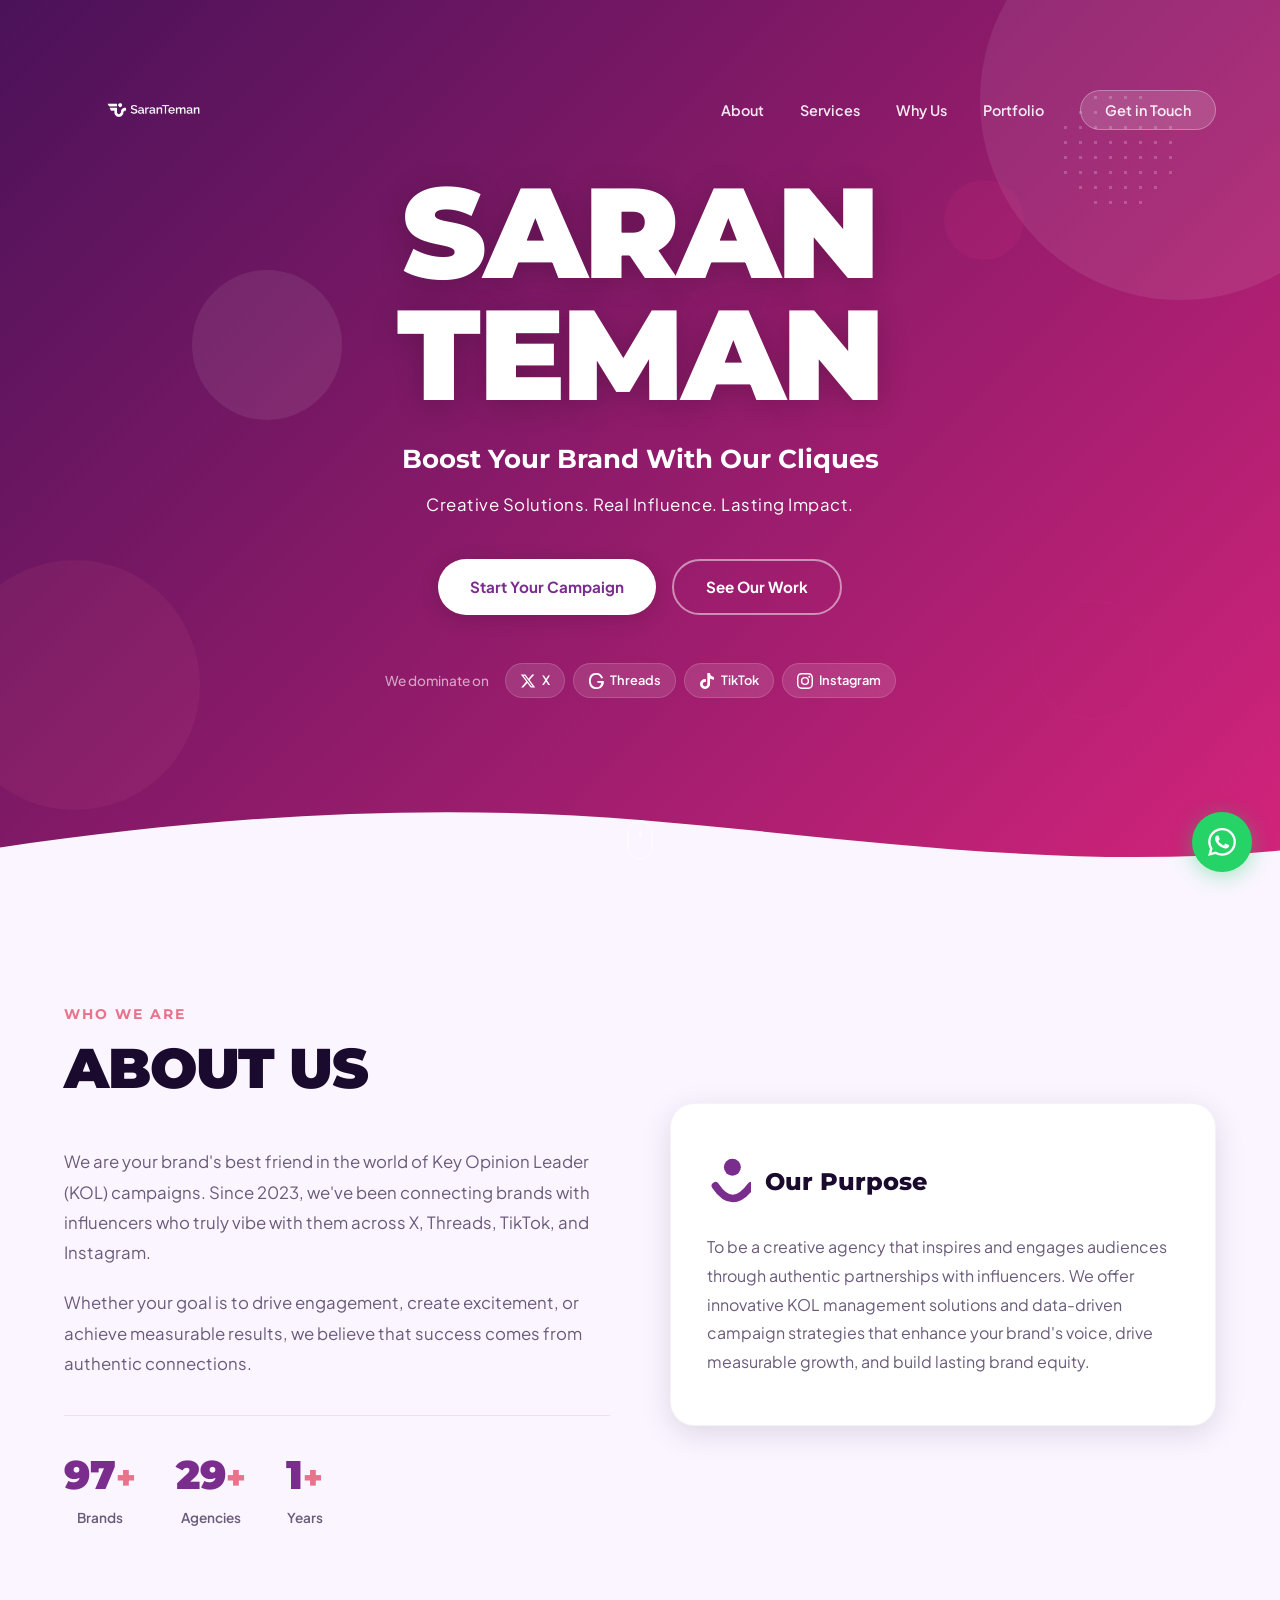
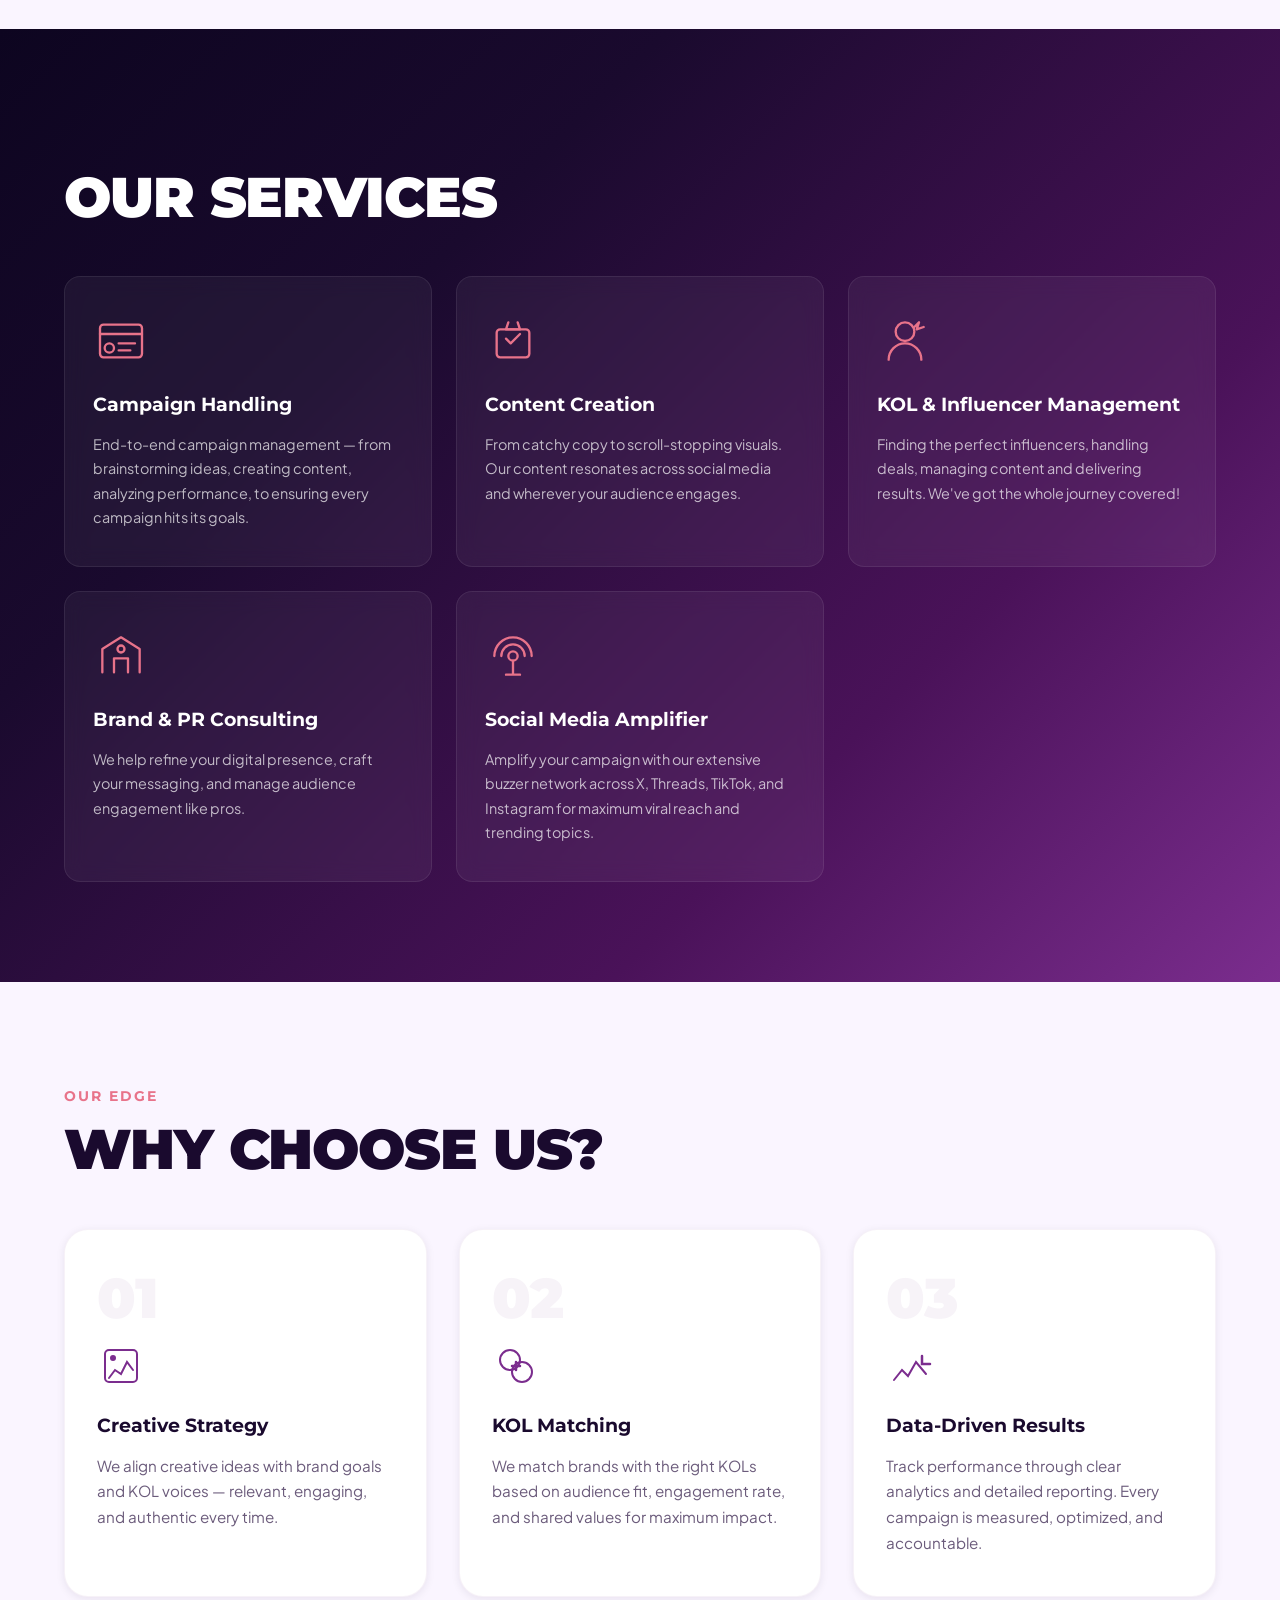
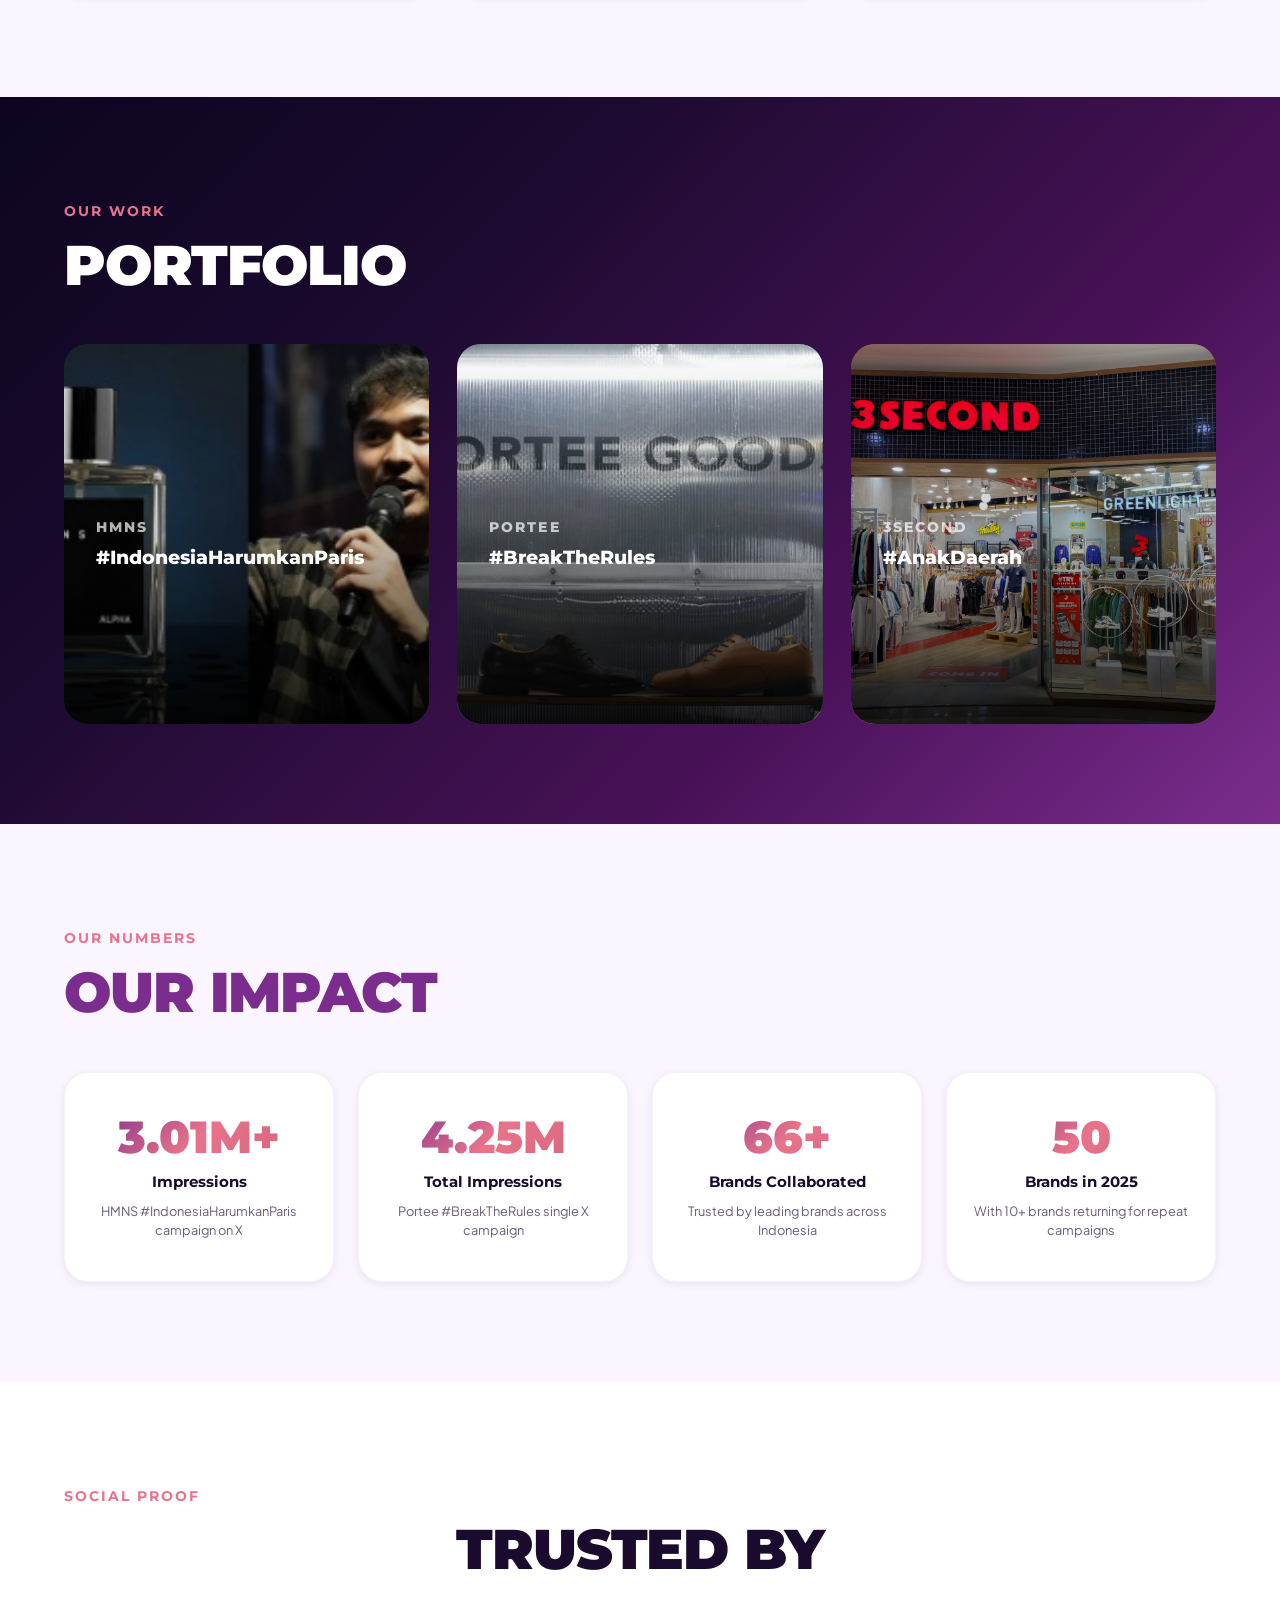
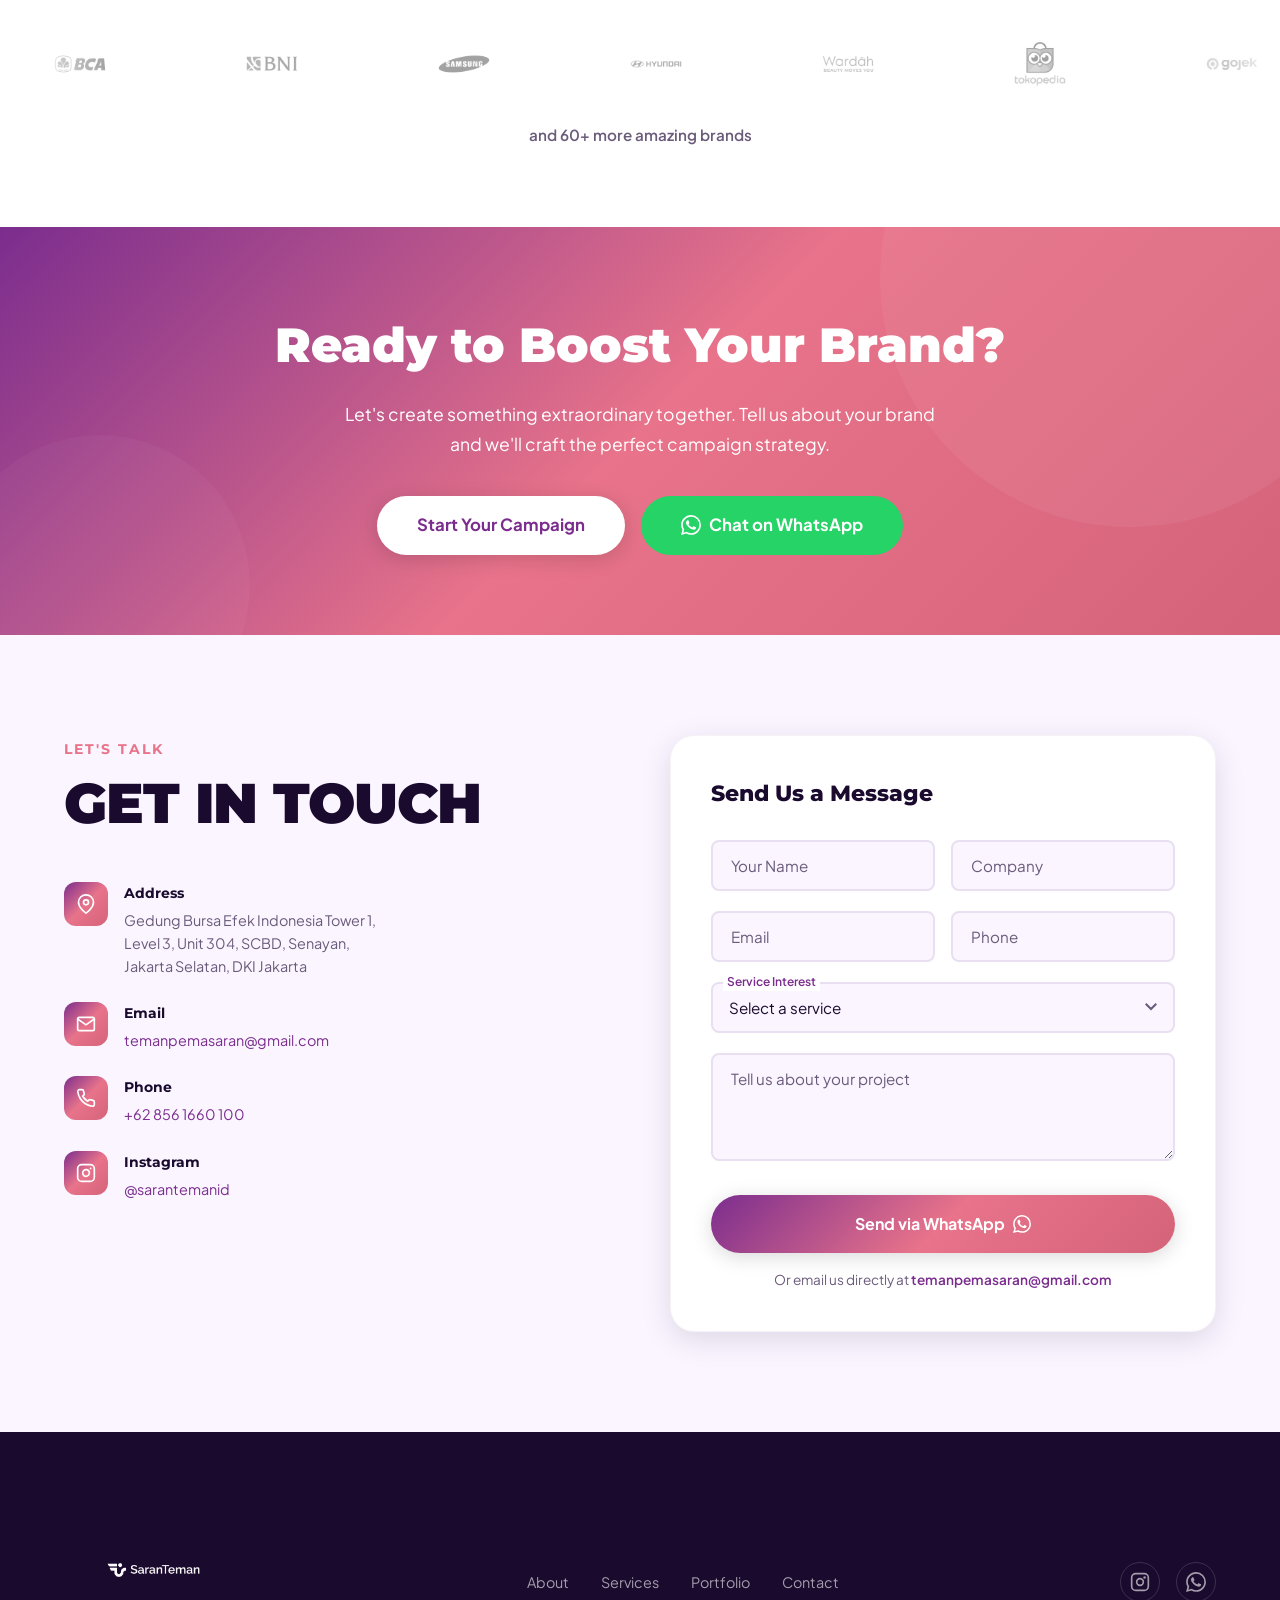
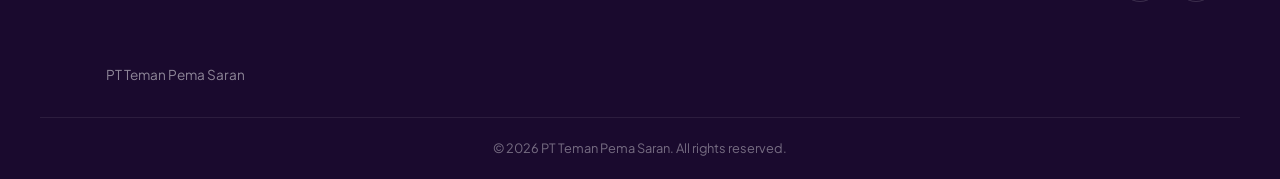
==== commit bbb23401: "Fix partner logos: rename folder to lowercase, add all assets to git - Rename Partner/ → partner/ to" ====
--- a/index.html
+++ b/index.html
@@ -57,7 +57,6 @@
       <div class="hero-wave"></div>
     </div>
     <div class="container hero-content">
-      <img class="hero-logo" src="logo-transparent.png" alt="Saran Teman">
       <h1 class="hero-title">
         <span class="hero-title-line reveal-text">SARAN</span>
         <span class="hero-title-line reveal-text">TEMAN</span>
@@ -129,15 +128,13 @@
       </div>
       <div class="about-visual reveal-up">
         <div class="about-card">
-          <div class="about-card-icon">
-            <svg viewBox="0 0 56 40" fill="none">
-          <path d="M2 5L20 18L2 31" stroke="currentColor" stroke-width="5.5" stroke-linecap="round" stroke-linejoin="round"/>
-          <path d="M14 5L32 18L14 31" stroke="currentColor" stroke-width="5.5" stroke-linecap="round" stroke-linejoin="round"/>
-          <circle cx="45" cy="11" r="5" fill="currentColor"/>
-          <path d="M35 22q10 15 21 0" stroke="currentColor" stroke-width="4.5" fill="none" stroke-linecap="round"/>
-            </svg>
-          </div>
-          <h3>Our Purpose</h3>
+          <div class="about-card-title-row">
+            <svg class="about-card-icon" viewBox="30 2 26 36" fill="none">
+              <circle cx="45" cy="11" r="5" fill="currentColor"/>
+              <path d="M35 22q10 15 21 0" stroke="currentColor" stroke-width="4.5" fill="none" stroke-linecap="round"/>
+            </svg>
+            <h3>Our Purpose</h3>
+          </div>
           <p>
             To be a creative agency that inspires and engages audiences through
             authentic partnerships with influencers. We offer innovative KOL management
@@ -209,7 +206,7 @@
               <path d="M24 28v12M18 40h12"/>
             </svg>
           </div>
-          <h3>Social Media Buzzer</h3>
+          <h3>Social Media Amplifier</h3>
           <p>Amplify your campaign with our extensive buzzer network across X, Threads, TikTok, and Instagram for maximum viral reach and trending topics.</p>
         </div>
       </div>
@@ -268,9 +265,8 @@
       <h2 class="section-title light reveal-up">PORTFOLIO</h2>
       <div class="portfolio-grid">
         <div class="portfolio-card reveal-up" data-delay="0">
-          <div class="portfolio-bg portfolio-bg-1"></div>
-          <div class="portfolio-brand-logo">
-            <img src="https://logo.clearbit.com/hmns.id" alt="HMNS" loading="lazy" onerror="this.style.display='none'">
+          <div class="portfolio-bg portfolio-bg-1">
+            <img src="portfolio-HMNS.jpg" alt="HMNS Campaign" class="portfolio-bg-img" onerror="this.style.display='none'">
           </div>
           <div class="portfolio-overlay">
             <span class="portfolio-brand">HMNS</span>
@@ -283,9 +279,8 @@
           </div>
         </div>
         <div class="portfolio-card reveal-up" data-delay="150">
-          <div class="portfolio-bg portfolio-bg-2"></div>
-          <div class="portfolio-brand-logo">
-            <img src="https://logo.clearbit.com/portee.id" alt="Portee" loading="lazy" onerror="this.style.display='none'">
+          <div class="portfolio-bg portfolio-bg-2">
+            <img src="portfolio-portee.jpg" alt="Portee Campaign" class="portfolio-bg-img" onerror="this.style.display='none'">
           </div>
           <div class="portfolio-overlay">
             <span class="portfolio-brand">Portee</span>
@@ -298,7 +293,9 @@
           </div>
         </div>
         <div class="portfolio-card reveal-up" data-delay="300">
-          <div class="portfolio-bg portfolio-bg-3"></div>
+          <div class="portfolio-bg portfolio-bg-3">
+            <img src="portfolio-3second.jpg" alt="3Second Campaign" class="portfolio-bg-img" onerror="this.style.display='none'">
+          </div>
           <div class="portfolio-brand-logo">
             <img src="https://logo.clearbit.com/3second.id" alt="3Second" loading="lazy" onerror="this.style.display='none'">
           </div>
@@ -354,37 +351,37 @@
     </div>
     <div class="clients-marquee">
       <div class="marquee-track">
-        <div class="client-item"><img src="https://logo.clearbit.com/bca.co.id" alt="BCA" loading="lazy" onerror="this.outerHTML='<span style=\'font-weight:800;color:var(--text-muted)\'>BCA</span>'"></div>
-        <div class="client-item"><img src="https://logo.clearbit.com/bni.co.id" alt="BNI" loading="lazy" onerror="this.outerHTML='<span style=\'font-weight:800;color:var(--text-muted)\'>BNI</span>'"></div>
-        <div class="client-item"><img src="https://logo.clearbit.com/samsung.com" alt="Samsung" loading="lazy" onerror="this.outerHTML='<span style=\'font-weight:800;color:var(--text-muted)\'>Samsung</span>'"></div>
-        <div class="client-item"><img src="https://logo.clearbit.com/hyundai.com" alt="Hyundai" loading="lazy" onerror="this.outerHTML='<span style=\'font-weight:800;color:var(--text-muted)\'>Hyundai</span>'"></div>
-        <div class="client-item"><img src="https://logo.clearbit.com/wardahbeauty.com" alt="Wardah" loading="lazy" onerror="this.outerHTML='<span style=\'font-weight:800;color:var(--text-muted)\'>Wardah</span>'"></div>
-        <div class="client-item"><img src="https://logo.clearbit.com/tokopedia.com" alt="Tokopedia" loading="lazy" onerror="this.outerHTML='<span style=\'font-weight:800;color:var(--text-muted)\'>Tokopedia</span>'"></div>
-        <div class="client-item"><img src="https://logo.clearbit.com/gojek.com" alt="Gojek" loading="lazy" onerror="this.outerHTML='<span style=\'font-weight:800;color:var(--text-muted)\'>Gojek</span>'"></div>
-        <div class="client-item"><img src="https://logo.clearbit.com/grab.com" alt="Grab" loading="lazy" onerror="this.outerHTML='<span style=\'font-weight:800;color:var(--text-muted)\'>Grab</span>'"></div>
-        <div class="client-item"><img src="https://logo.clearbit.com/traveloka.com" alt="Traveloka" loading="lazy" onerror="this.outerHTML='<span style=\'font-weight:800;color:var(--text-muted)\'>Traveloka</span>'"></div>
-        <div class="client-item"><img src="https://logo.clearbit.com/shopee.co.id" alt="Shopee" loading="lazy" onerror="this.outerHTML='<span style=\'font-weight:800;color:var(--text-muted)\'>Shopee</span>'"></div>
-        <div class="client-item"><img src="https://logo.clearbit.com/allianz.co.id" alt="Allianz" loading="lazy" onerror="this.outerHTML='<span style=\'font-weight:800;color:var(--text-muted)\'>Allianz</span>'"></div>
-        <div class="client-item"><img src="https://logo.clearbit.com/ovo.id" alt="OVO" loading="lazy" onerror="this.outerHTML='<span style=\'font-weight:800;color:var(--text-muted)\'>OVO</span>'"></div>
-        <div class="client-item"><img src="https://logo.clearbit.com/indofood.com" alt="Indofood" loading="lazy" onerror="this.outerHTML='<span style=\'font-weight:800;color:var(--text-muted)\'>Indofood</span>'"></div>
-        <div class="client-item"><img src="https://logo.clearbit.com/uniqlo.com" alt="Uniqlo" loading="lazy" onerror="this.outerHTML='<span style=\'font-weight:800;color:var(--text-muted)\'>Uniqlo</span>'"></div>
-        <div class="client-item"><img src="https://logo.clearbit.com/newbalance.com" alt="New Balance" loading="lazy" onerror="this.outerHTML='<span style=\'font-weight:800;color:var(--text-muted)\'>New Balance</span>'"></div>
+        <div class="client-item"><img src="partner/bca-bank-logo-png_seeklogo-232742.png" alt="BCA" loading="lazy"></div>
+        <div class="client-item"><img src="partner/bank-bni-logo-png_seeklogo-355606.png" alt="BNI" loading="lazy"></div>
+        <div class="client-item"><img src="partner/samsung-logo-png_seeklogo-329205.png" alt="Samsung" loading="lazy"></div>
+        <div class="client-item"><img src="partner/hyundai-logo-png_seeklogo-69048.png" alt="Hyundai" loading="lazy"></div>
+        <div class="client-item"><img src="partner/wardah-logo-png_seeklogo-466180.png" alt="Wardah" loading="lazy"></div>
+        <div class="client-item"><img src="partner/tokopedia-logo-png_seeklogo-373974.png" alt="Tokopedia" loading="lazy"></div>
+        <div class="client-item"><img src="partner/gojek-logo-png_seeklogo-379986.png" alt="Gojek" loading="lazy"></div>
+        <div class="client-item"><img src="partner/grab-logo-png_seeklogo-281885.png" alt="Grab" loading="lazy"></div>
+        <div class="client-item"><img src="partner/traveloka-logo-png_seeklogo-346738.png" alt="Traveloka" loading="lazy"></div>
+        <div class="client-item"><img src="partner/shopee-logo-png_seeklogo-388616.png" alt="Shopee" loading="lazy"></div>
+        <div class="client-item"><img src="partner/allianz-logo-png_seeklogo-6867.png" alt="Allianz" loading="lazy"></div>
+        <div class="client-item"><img src="partner/ovo-e-wallet-logo-png_seeklogo-399952.png" alt="OVO" loading="lazy"></div>
+        <div class="client-item"><img src="partner/indofood-logo-png_seeklogo-298884.png" alt="Indofood" loading="lazy"></div>
+        <div class="client-item"><img src="partner/uniqlo-logo-png_seeklogo-292793.png" alt="Uniqlo" loading="lazy"></div>
+        <div class="client-item"><img src="partner/new-balance-logo-png_seeklogo-260827.png" alt="New Balance" loading="lazy"></div>
         <!-- Duplicate for seamless loop -->
-        <div class="client-item"><img src="https://logo.clearbit.com/bca.co.id" alt="BCA" loading="lazy" onerror="this.outerHTML='<span style=\'font-weight:800;color:var(--text-muted)\'>BCA</span>'"></div>
-        <div class="client-item"><img src="https://logo.clearbit.com/bni.co.id" alt="BNI" loading="lazy" onerror="this.outerHTML='<span style=\'font-weight:800;color:var(--text-muted)\'>BNI</span>'"></div>
-        <div class="client-item"><img src="https://logo.clearbit.com/samsung.com" alt="Samsung" loading="lazy" onerror="this.outerHTML='<span style=\'font-weight:800;color:var(--text-muted)\'>Samsung</span>'"></div>
-        <div class="client-item"><img src="https://logo.clearbit.com/hyundai.com" alt="Hyundai" loading="lazy" onerror="this.outerHTML='<span style=\'font-weight:800;color:var(--text-muted)\'>Hyundai</span>'"></div>
-        <div class="client-item"><img src="https://logo.clearbit.com/wardahbeauty.com" alt="Wardah" loading="lazy" onerror="this.outerHTML='<span style=\'font-weight:800;color:var(--text-muted)\'>Wardah</span>'"></div>
-        <div class="client-item"><img src="https://logo.clearbit.com/tokopedia.com" alt="Tokopedia" loading="lazy" onerror="this.outerHTML='<span style=\'font-weight:800;color:var(--text-muted)\'>Tokopedia</span>'"></div>
-        <div class="client-item"><img src="https://logo.clearbit.com/gojek.com" alt="Gojek" loading="lazy" onerror="this.outerHTML='<span style=\'font-weight:800;color:var(--text-muted)\'>Gojek</span>'"></div>
-        <div class="client-item"><img src="https://logo.clearbit.com/grab.com" alt="Grab" loading="lazy" onerror="this.outerHTML='<span style=\'font-weight:800;color:var(--text-muted)\'>Grab</span>'"></div>
-        <div class="client-item"><img src="https://logo.clearbit.com/traveloka.com" alt="Traveloka" loading="lazy" onerror="this.outerHTML='<span style=\'font-weight:800;color:var(--text-muted)\'>Traveloka</span>'"></div>
-        <div class="client-item"><img src="https://logo.clearbit.com/shopee.co.id" alt="Shopee" loading="lazy" onerror="this.outerHTML='<span style=\'font-weight:800;color:var(--text-muted)\'>Shopee</span>'"></div>
-        <div class="client-item"><img src="https://logo.clearbit.com/allianz.co.id" alt="Allianz" loading="lazy" onerror="this.outerHTML='<span style=\'font-weight:800;color:var(--text-muted)\'>Allianz</span>'"></div>
-        <div class="client-item"><img src="https://logo.clearbit.com/ovo.id" alt="OVO" loading="lazy" onerror="this.outerHTML='<span style=\'font-weight:800;color:var(--text-muted)\'>OVO</span>'"></div>
-        <div class="client-item"><img src="https://logo.clearbit.com/indofood.com" alt="Indofood" loading="lazy" onerror="this.outerHTML='<span style=\'font-weight:800;color:var(--text-muted)\'>Indofood</span>'"></div>
-        <div class="client-item"><img src="https://logo.clearbit.com/uniqlo.com" alt="Uniqlo" loading="lazy" onerror="this.outerHTML='<span style=\'font-weight:800;color:var(--text-muted)\'>Uniqlo</span>'"></div>
-        <div class="client-item"><img src="https://logo.clearbit.com/newbalance.com" alt="New Balance" loading="lazy" onerror="this.outerHTML='<span style=\'font-weight:800;color:var(--text-muted)\'>New Balance</span>'"></div>
+        <div class="client-item"><img src="partner/bca-bank-logo-png_seeklogo-232742.png" alt="BCA" loading="lazy"></div>
+        <div class="client-item"><img src="partner/bank-bni-logo-png_seeklogo-355606.png" alt="BNI" loading="lazy"></div>
+        <div class="client-item"><img src="partner/samsung-logo-png_seeklogo-329205.png" alt="Samsung" loading="lazy"></div>
+        <div class="client-item"><img src="partner/hyundai-logo-png_seeklogo-69048.png" alt="Hyundai" loading="lazy"></div>
+        <div class="client-item"><img src="partner/wardah-logo-png_seeklogo-466180.png" alt="Wardah" loading="lazy"></div>
+        <div class="client-item"><img src="partner/tokopedia-logo-png_seeklogo-373974.png" alt="Tokopedia" loading="lazy"></div>
+        <div class="client-item"><img src="partner/gojek-logo-png_seeklogo-379986.png" alt="Gojek" loading="lazy"></div>
+        <div class="client-item"><img src="partner/grab-logo-png_seeklogo-281885.png" alt="Grab" loading="lazy"></div>
+        <div class="client-item"><img src="partner/traveloka-logo-png_seeklogo-346738.png" alt="Traveloka" loading="lazy"></div>
+        <div class="client-item"><img src="partner/shopee-logo-png_seeklogo-388616.png" alt="Shopee" loading="lazy"></div>
+        <div class="client-item"><img src="partner/allianz-logo-png_seeklogo-6867.png" alt="Allianz" loading="lazy"></div>
+        <div class="client-item"><img src="partner/ovo-e-wallet-logo-png_seeklogo-399952.png" alt="OVO" loading="lazy"></div>
+        <div class="client-item"><img src="partner/indofood-logo-png_seeklogo-298884.png" alt="Indofood" loading="lazy"></div>
+        <div class="client-item"><img src="partner/uniqlo-logo-png_seeklogo-292793.png" alt="Uniqlo" loading="lazy"></div>
+        <div class="client-item"><img src="partner/new-balance-logo-png_seeklogo-260827.png" alt="New Balance" loading="lazy"></div>
       </div>
     </div>
     <p class="clients-more reveal-up">and 60+ more amazing brands</p>
@@ -479,7 +476,7 @@
               <option value="KOL Management">KOL & Influencer Management</option>
               <option value="Campaign Handling">Campaign Handling</option>
               <option value="Content Creation">Content Creation</option>
-              <option value="Social Media Buzzer">Social Media Buzzer</option>
+              <option value="Social Media Amplifier">Social Media Amplifier</option>
               <option value="Brand & PR Consulting">Brand & PR Consulting</option>
               <option value="Other">Other</option>
             </select>
--- a/style.css
+++ b/style.css
@@ -161,7 +161,7 @@
 }
 
 .nav-logo-icon {
-  width: 140px;
+  width: 180px;
   height: auto;
   object-fit: contain;
   transition: opacity var(--transition);
@@ -348,7 +348,7 @@
 }
 
 .hero-logo {
-  width: 240px;
+  width: 300px;
   height: auto;
   object-fit: contain;
   margin: 0 auto 24px;
@@ -645,20 +645,27 @@
   box-shadow: var(--shadow-lg);
 }
 
+.about-card-title-row {
+  display: flex;
+  align-items: center;
+  gap: 14px;
+  margin-bottom: 20px;
+}
+
 .about-card-icon {
-  width: 60px;
-  height: 54px;
+  width: 44px;
+  height: auto;
+  flex-shrink: 0;
   color: var(--primary);
-  margin-bottom: 24px;
-}
-
-.about-card-icon svg { width: 100%; height: 100%; }
+}
+
+.about-card-icon svg { width: 100%; height: auto; }
 
 .about-card h3 {
   font-family: var(--font-display);
   font-weight: 800;
   font-size: 1.5rem;
-  margin-bottom: 16px;
+  margin-bottom: 0;
   color: var(--text-dark);
 }
 
@@ -914,9 +921,20 @@
 .portfolio-campaign {
   font-family: var(--font-display);
   font-weight: 800;
-  font-size: 1.5rem;
+  font-size: 1.2rem;
   margin-bottom: 16px;
   line-height: 1.2;
+  word-break: break-word;
+  overflow-wrap: break-word;
+}
+
+.portfolio-bg-img {
+  position: absolute;
+  inset: 0;
+  width: 100%;
+  height: 100%;
+  object-fit: cover;
+  object-position: center top;
 }
 
 .portfolio-stat {
@@ -1073,36 +1091,26 @@
 
 .client-item {
   flex-shrink: 0;
-  padding: 14px 28px;
-  background: var(--bg-light);
-  border-radius: var(--radius-md);
   display: flex;
   align-items: center;
   justify-content: center;
-  min-width: 120px;
-  height: 64px;
-  transition: all var(--transition);
-  border: 1px solid transparent;
+  width: 160px;
+  height: 70px;
+  transition: transform var(--transition);
 }
 
 .client-item img {
-  max-width: 100px;
-  max-height: 36px;
-  width: auto;
-  height: auto;
+  width: 140px;
+  height: 56px;
   object-fit: contain;
-  filter: grayscale(100%) opacity(0.55);
-  transition: filter var(--transition);
-}
-
-.client-item:hover {
-  background: white;
-  border-color: rgba(123,45,142,0.1);
-  transform: scale(1.05);
+  object-position: center;
+  filter: grayscale(100%) opacity(0.5);
+  transition: filter var(--transition), transform var(--transition);
 }
 
 .client-item:hover img {
   filter: grayscale(0%) opacity(1);
+  transform: scale(1.08);
 }
 
 .clients-more {
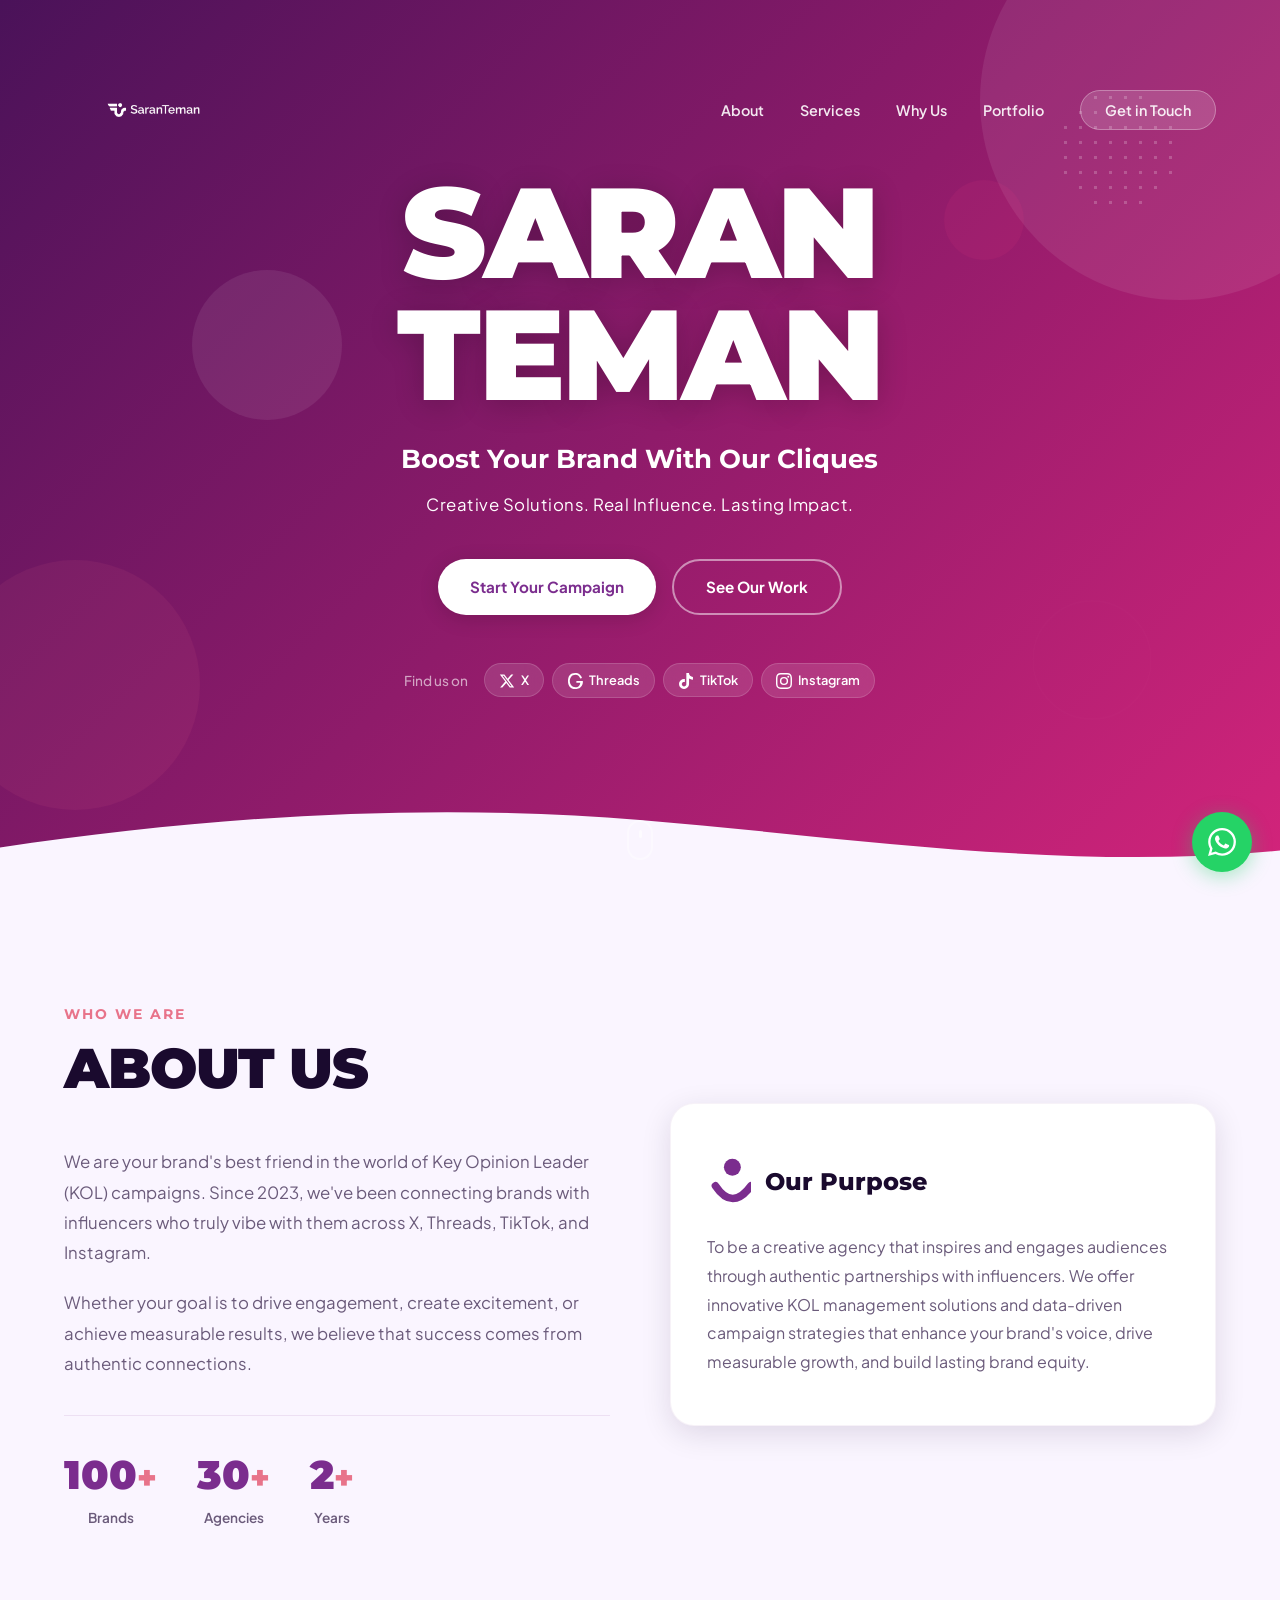
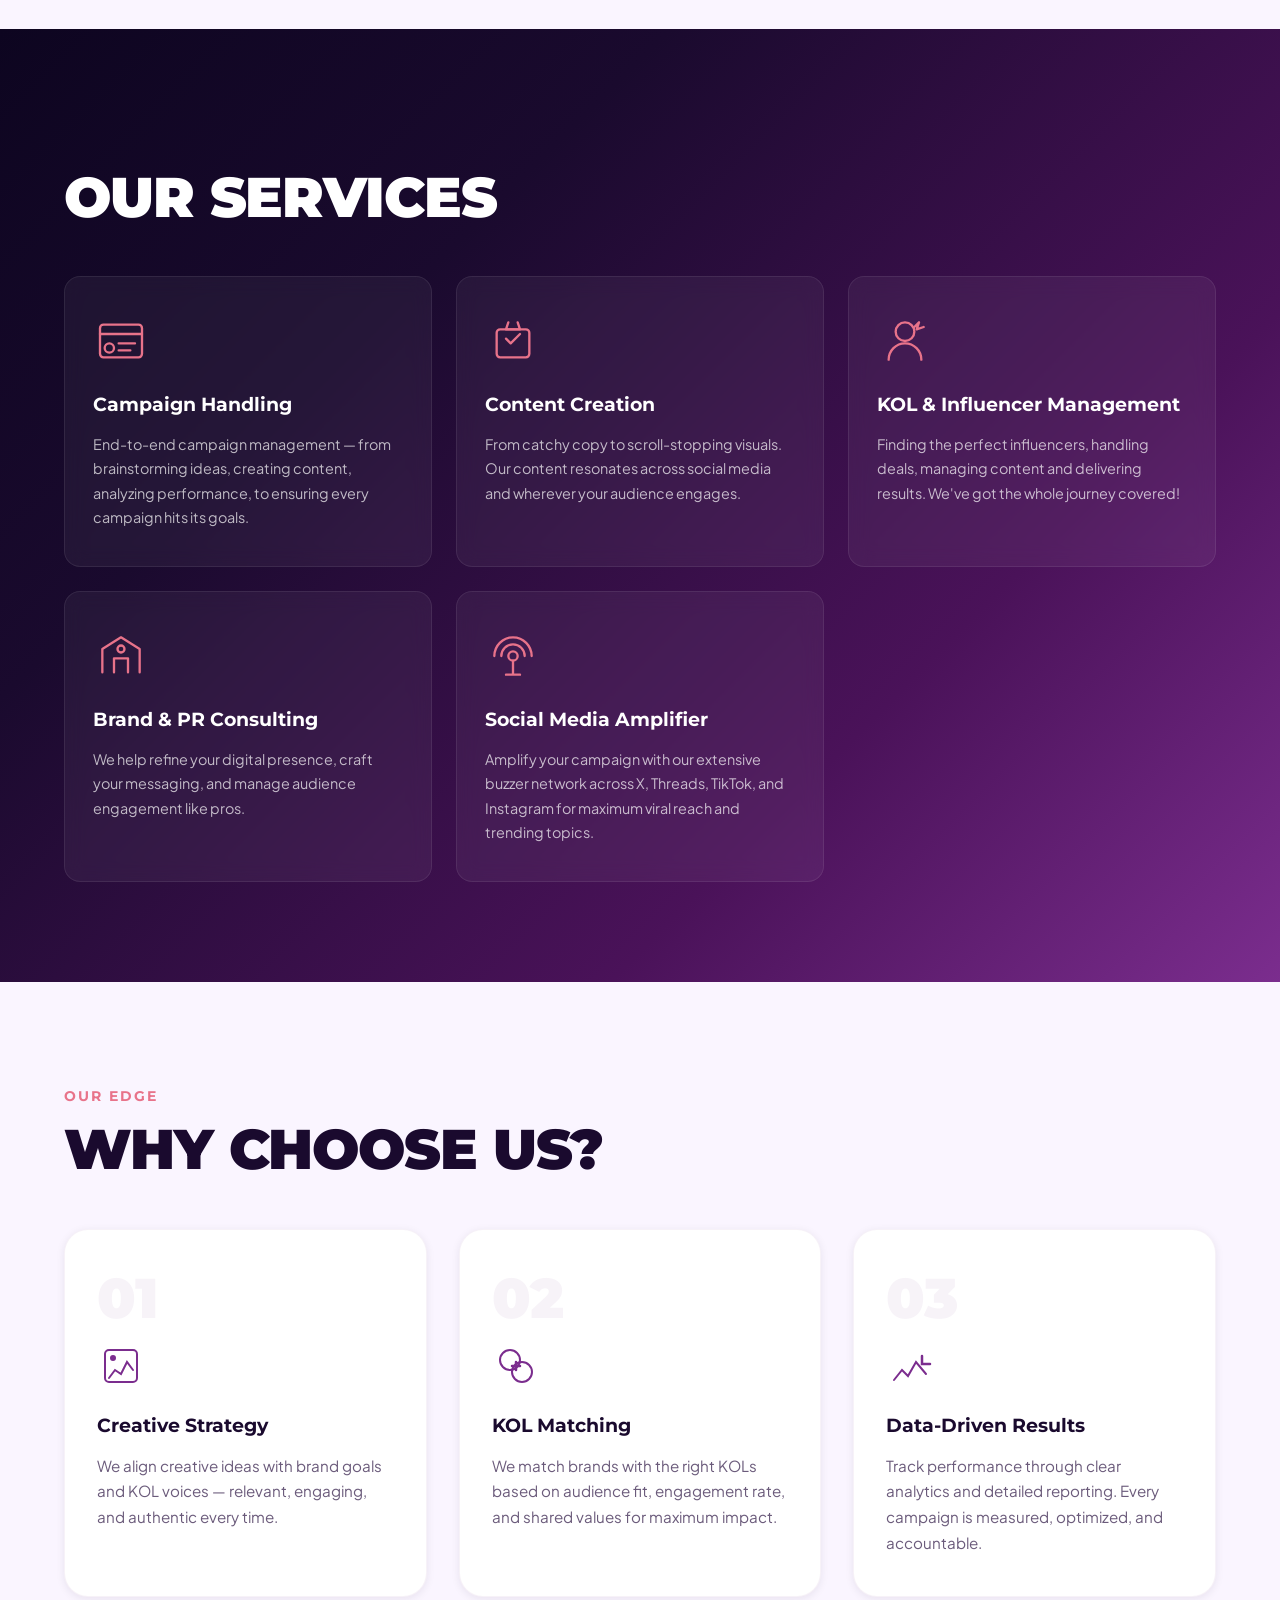
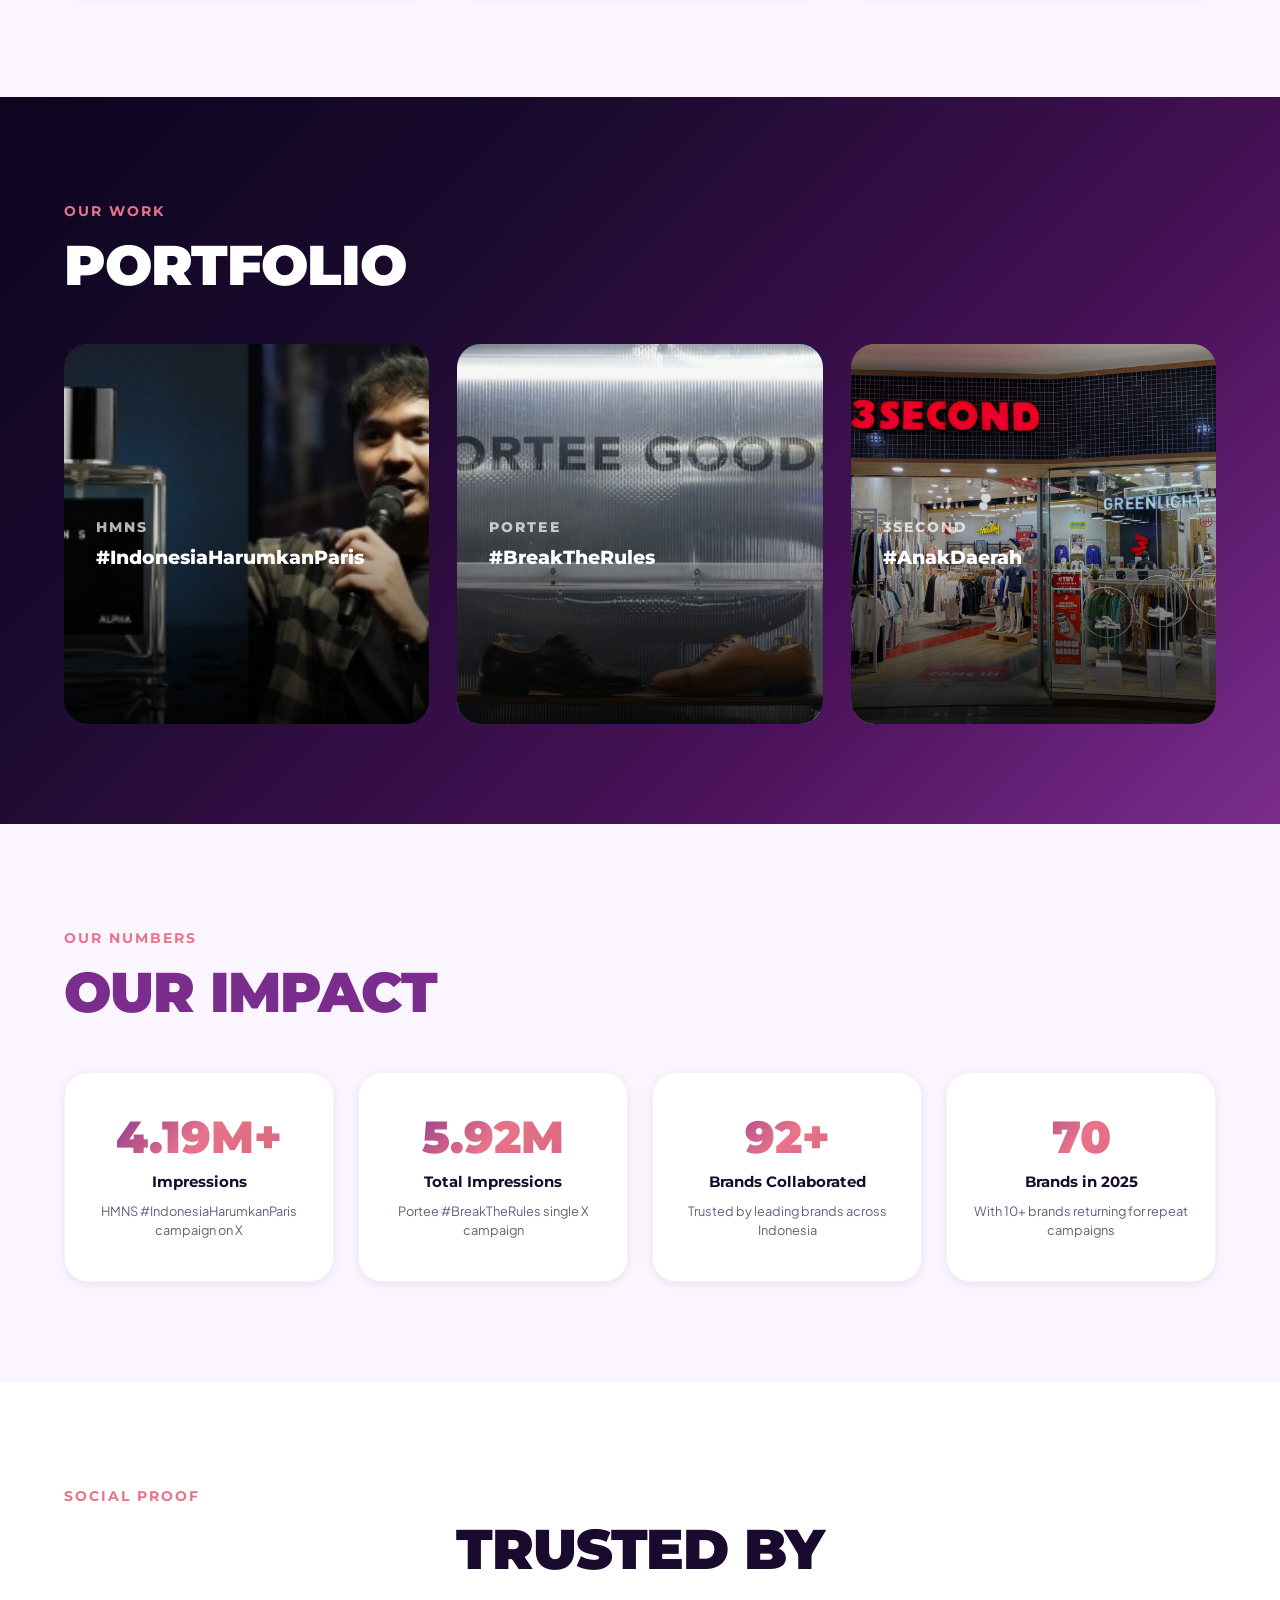
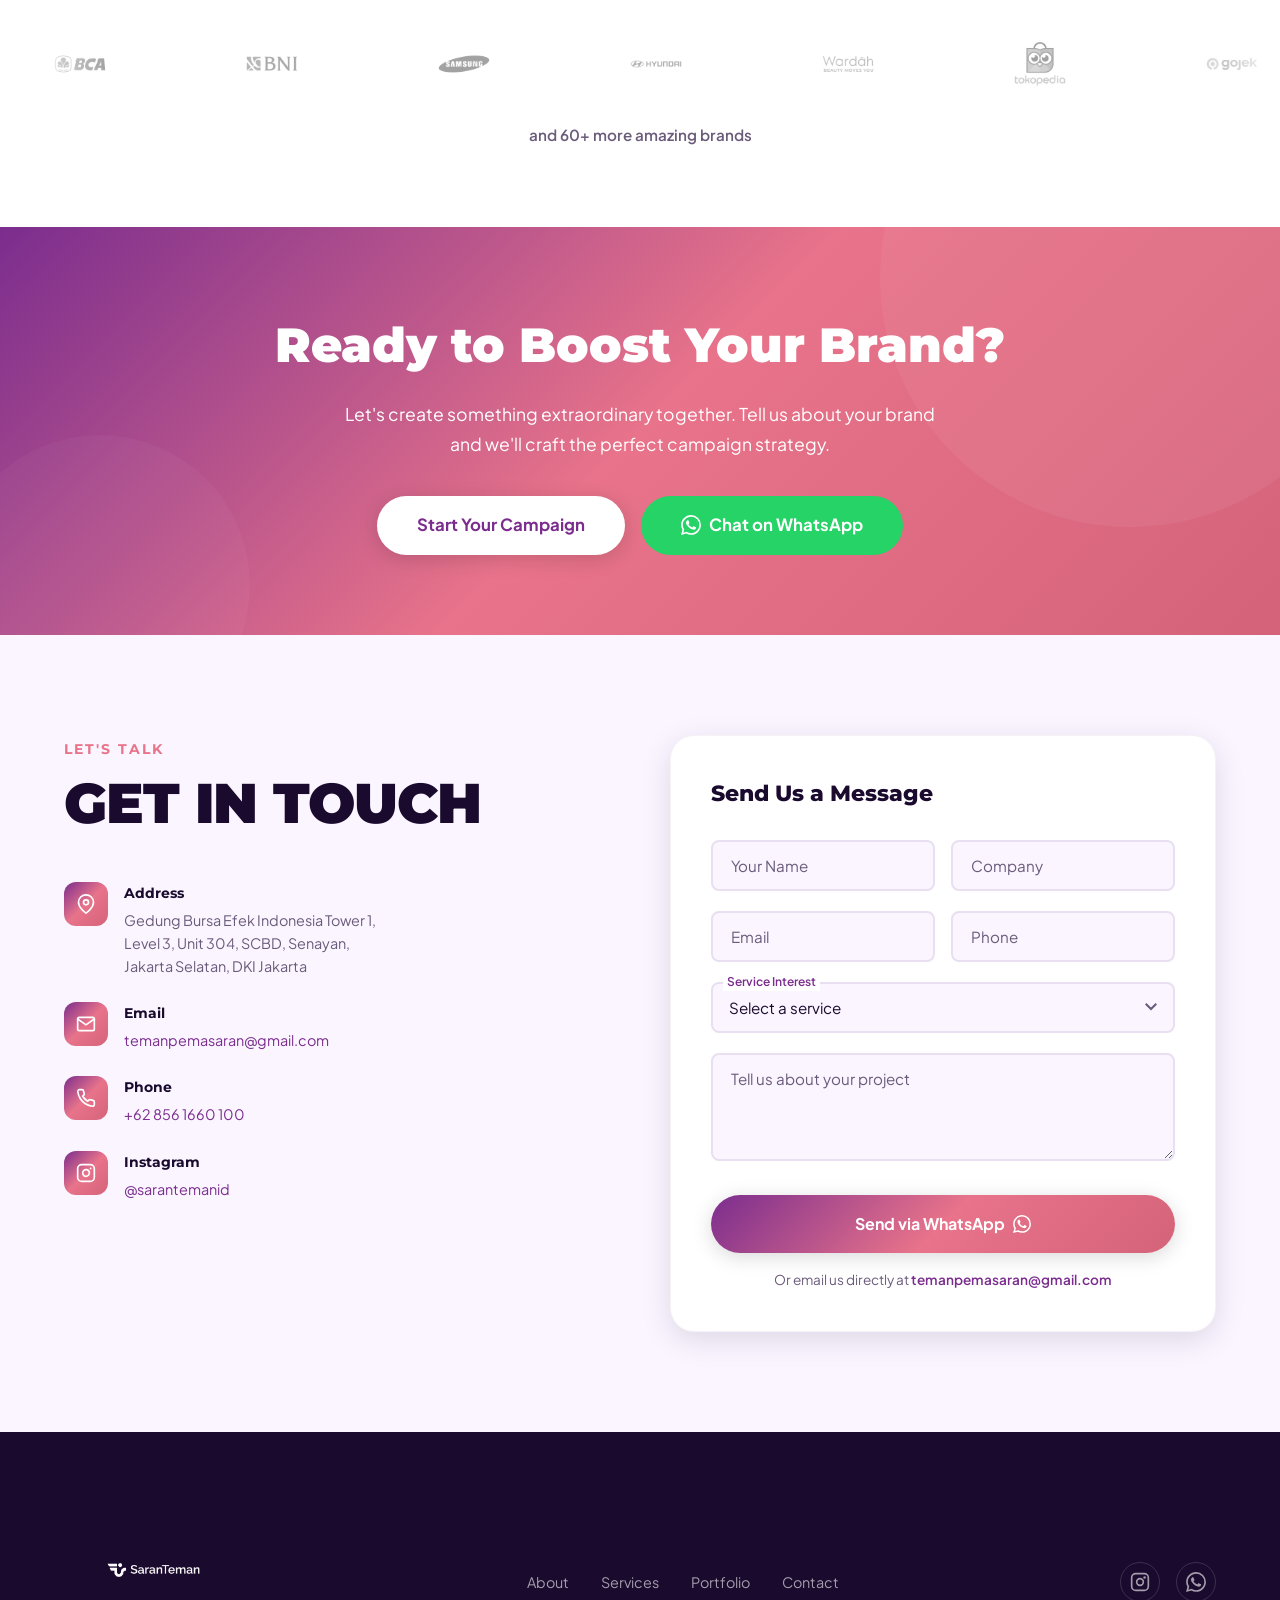
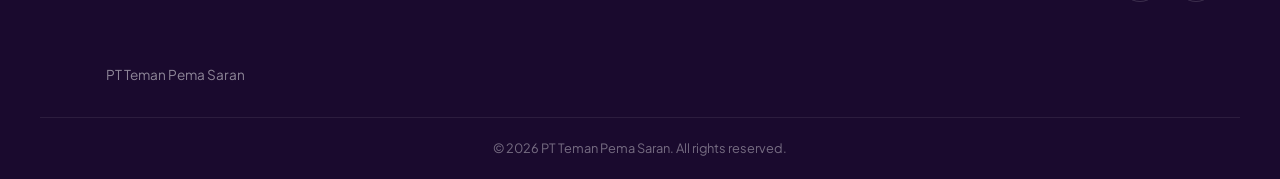
==== commit 1b291073: "Change "We dominate on" to "Find us on" in hero section Co-Authored-By: Claude Sonnet 4.6 <noreply@a" ====
--- a/index.html
+++ b/index.html
@@ -68,7 +68,7 @@
         <a href="#portfolio" class="btn btn-outline">See Our Work</a>
       </div>
       <div class="hero-platforms reveal-up">
-        <span class="platform-label">We dominate on</span>
+        <span class="platform-label">Find us on</span>
         <div class="platform-icons">
           <span class="platform-tag">
             <svg viewBox="0 0 24 24" fill="currentColor" width="16" height="16"><path d="M18.244 2.25h3.308l-7.227 8.26 8.502 11.24H16.17l-5.214-6.817L4.99 21.75H1.68l7.73-8.835L1.254 2.25H8.08l4.713 6.231zm-1.161 17.52h1.833L7.084 4.126H5.117z"/></svg>
